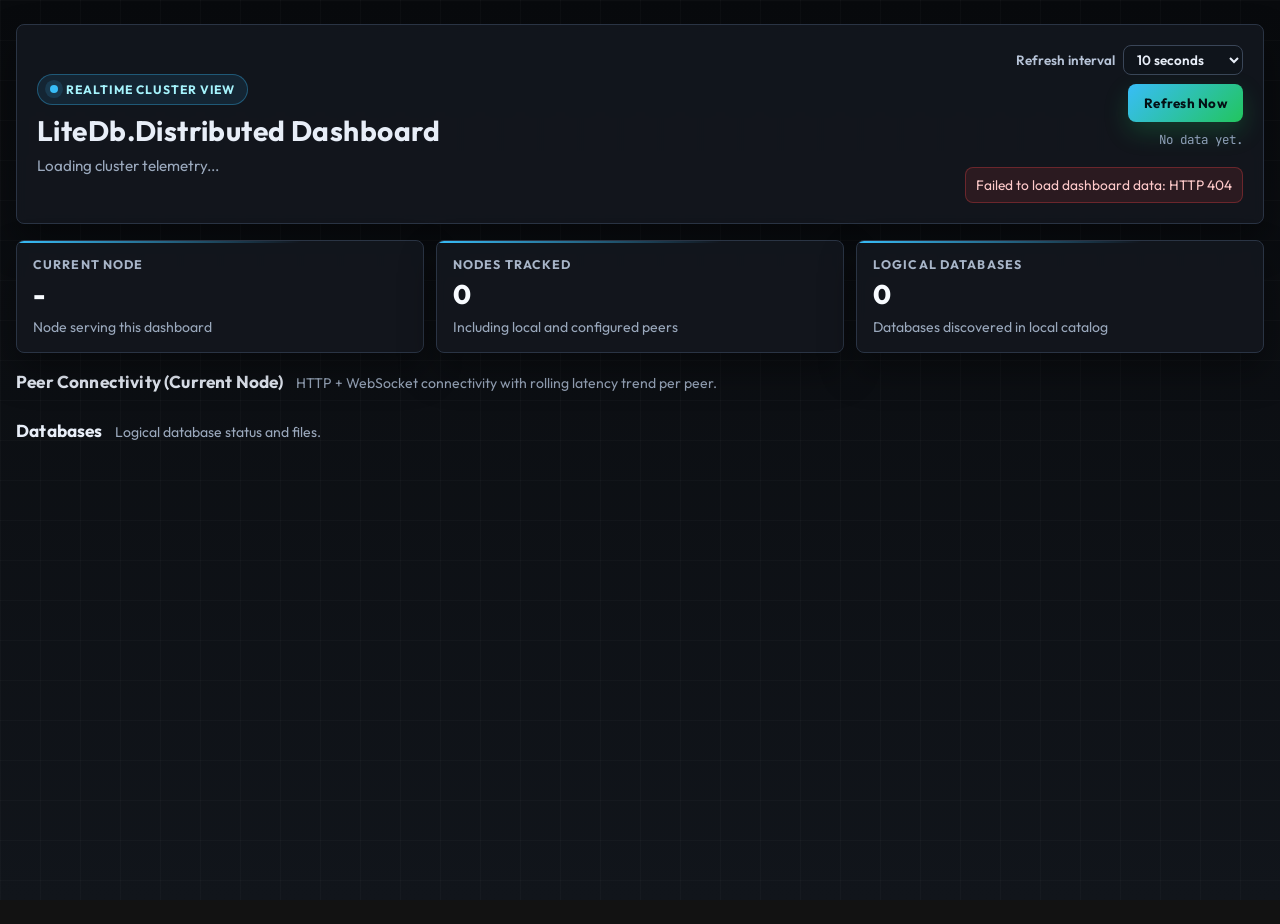
==== LiteDb.Distributed.Server/wwwroot/index.html @ 76b4877c "chore: node dashboard stats" ====
<!doctype html>
<html lang="en">
<head>
  <meta charset="utf-8" />
  <meta name="viewport" content="width=device-width, initial-scale=1" />
  <title>LiteDb.Distributed Dashboard</title>
  <link rel="preconnect" href="https://fonts.googleapis.com">
  <link rel="preconnect" href="https://fonts.gstatic.com" crossorigin>
  <link href="https://fonts.googleapis.com/css2?family=Outfit:wght@400;500;600;700;800&family=JetBrains+Mono:wght@500&display=swap" rel="stylesheet">
  <style>
    :root {
      color-scheme: dark;
      --bg-0: #080a0d;
      --bg-1: #11151b;
      --card: rgba(19, 23, 30, 0.9);
      --card-strong: rgba(24, 30, 39, 0.96);
      --ink: #e8eef8;
      --muted: #9aa8bc;
      --line: #2a3444;
      --line-strong: #3a4658;
      --brand: #38bdf8;
      --brand-strong: #22c55e;
      --good: #22c55e;
      --warn: #f59e0b;
      --bad: #ef4444;
      --info: #38bdf8;
      --spark-http: #22d3ee;
      --spark-ws: #c084fc;
      --shadow: 0 18px 36px rgba(0, 0, 0, 0.36);
      --radius: 8px;
    }

    * { box-sizing: border-box; }

    ::selection {
      background: rgba(56, 189, 248, 0.28);
      color: #f8fbff;
    }

    *:focus-visible {
      outline: 2px solid rgba(56, 189, 248, 0.72);
      outline-offset: 3px;
    }

    html {
      scrollbar-color: #3a4658 #080a0d;
    }

    body {
      margin: 0;
      min-height: 100vh;
      color: var(--ink);
      font-family: "Outfit", "Segoe UI", sans-serif;
      background:
        linear-gradient(180deg, var(--bg-0), var(--bg-1));
      background-attachment: fixed;
      overflow-y: scroll;
    }

    body::before {
      content: "";
      position: fixed;
      inset: 0;
      background-image:
        linear-gradient(rgba(255, 255, 255, 0.025) 1px, transparent 1px),
        linear-gradient(90deg, rgba(255, 255, 255, 0.025) 1px, transparent 1px);
      background-size: 40px 40px;
      pointer-events: none;
      z-index: -1;
    }

    .shell {
      width: min(1320px, 100% - 32px);
      margin: 24px auto 38px;
      display: grid;
      gap: 16px;
      animation: fadeIn 420ms ease-out;
    }

    .panel {
      background: var(--card);
      border: 1px solid var(--line);
      border-radius: var(--radius);
      box-shadow: var(--shadow);
      backdrop-filter: blur(6px);
      -webkit-backdrop-filter: blur(6px);
      padding: 16px;
      transition: transform 160ms ease, box-shadow 200ms ease, border-color 200ms ease, background 200ms ease;
    }

    .panel:hover {
      transform: translateY(-1px);
      box-shadow: 0 22px 42px rgba(0, 0, 0, 0.44);
      border-color: var(--line-strong);
      background: var(--card-strong);
    }

    .hero {
      display: grid;
      gap: 14px;
      grid-template-columns: 1fr auto;
      align-items: center;
      padding: 20px;
      overflow: hidden;
      position: relative;
    }

    .eyebrow {
      display: inline-flex;
      align-items: center;
      gap: 8px;
      margin: 0 0 8px;
      padding: 7px 12px;
      border-radius: 999px;
      border: 1px solid rgba(56, 189, 248, 0.35);
      background: rgba(56, 189, 248, 0.1);
      color: #a5f3fc;
      font-size: 0.76rem;
      font-weight: 700;
      letter-spacing: 0.08em;
      text-transform: uppercase;
    }

    .eyebrow::before {
      content: "";
      width: 8px;
      height: 8px;
      border-radius: 50%;
      background: var(--brand);
      box-shadow: 0 0 0 5px rgba(56, 189, 248, 0.14);
    }

    h1 {
      margin: 0;
      font-size: clamp(1.35rem, 2.2vw, 1.95rem);
      letter-spacing: 0.015em;
    }

    .subtext {
      margin: 8px 0 0;
      color: var(--muted);
      font-size: 0.95rem;
    }

    .hero-actions {
      text-align: right;
      display: grid;
      gap: 9px;
      justify-items: end;
    }

    .controls {
      display: grid;
      gap: 8px;
      justify-items: end;
    }

    .control {
      display: flex;
      align-items: center;
      gap: 8px;
      font-size: 0.84rem;
      color: #b7c4d8;
      font-weight: 600;
    }

    .select {
      border: 1px solid var(--line-strong);
      background: #0f141b;
      color: var(--ink);
      border-radius: 8px;
      padding: 5px 9px;
      font-family: "Outfit", "Segoe UI", sans-serif;
      font-size: 0.84rem;
      font-weight: 600;
      min-width: 120px;
    }

    .select:hover {
      border-color: rgba(56, 189, 248, 0.45);
    }

    .btn {
      appearance: none;
      border: none;
      border-radius: 8px;
      padding: 11px 16px;
      color: #041015;
      font-weight: 700;
      font-family: "Outfit", "Segoe UI", sans-serif;
      letter-spacing: 0.02em;
      background: linear-gradient(135deg, var(--brand), var(--brand-strong));
      box-shadow: 0 10px 24px rgba(34, 197, 94, 0.22);
      cursor: pointer;
      transition: transform 140ms ease, box-shadow 180ms ease, opacity 150ms ease;
    }

    .btn:hover {
      transform: translateY(-1px);
      box-shadow: 0 14px 30px rgba(56, 189, 248, 0.22);
    }

    .btn:disabled {
      opacity: 0.6;
      cursor: not-allowed;
      transform: none;
      box-shadow: 0 10px 22px rgba(0, 0, 0, 0.25);
    }

    .meta {
      margin: 0;
      font-family: "JetBrains Mono", "Consolas", monospace;
      color: #8ea0b8;
      font-size: 0.78rem;
    }

    .metrics {
      display: grid;
      grid-template-columns: repeat(3, minmax(0, 1fr));
      gap: 12px;
    }

    .metric {
      position: relative;
      overflow: hidden;
      min-height: 100px;
    }

    .metric::before {
      content: "";
      position: absolute;
      inset: 0 0 auto;
      height: 2px;
      background: linear-gradient(90deg, var(--brand), transparent 70%);
      pointer-events: none;
    }

    .metric-title {
      font-size: 0.78rem;
      text-transform: uppercase;
      letter-spacing: 0.09em;
      color: #a8b5c8;
      font-weight: 700;
      margin: 0 0 8px;
    }

    .metric-value {
      font-size: clamp(1.05rem, 2.1vw, 1.72rem);
      line-height: 1.1;
      margin: 0;
      font-weight: 800;
      color: #f8fbff;
      word-break: break-word;
    }

    .metric-hint {
      margin: 8px 0 0;
      color: var(--muted);
      font-size: 0.88rem;
    }

    .section {
      display: grid;
      gap: 10px;
    }

    .section-head {
      display: flex;
      align-items: baseline;
      gap: 12px;
      flex-wrap: wrap;
      margin-top: 2px;
    }

    .section-head h2 {
      margin: 0;
      font-size: 1.08rem;
      letter-spacing: 0.01em;
    }

    .section-head p {
      margin: 0;
      color: var(--muted);
      font-size: 0.88rem;
    }

    .grid {
      display: grid;
      gap: 12px;
      grid-template-columns: repeat(auto-fit, minmax(290px, 1fr));
    }

    .node-card.current-node {
      border-color: rgba(56, 189, 248, 0.55);
      box-shadow: 0 22px 42px rgba(56, 189, 248, 0.12);
    }

    .row {
      display: flex;
      flex-wrap: wrap;
      gap: 8px;
      margin-bottom: 10px;
      align-items: center;
    }

    .title {
      margin: 0;
      font-size: 1.04rem;
      font-weight: 700;
      letter-spacing: 0.01em;
      color: #f4f8ff;
    }

    .pill {
      display: inline-flex;
      align-items: center;
      gap: 8px;
      padding: 5px 10px;
      border-radius: 999px;
      font-size: 0.77rem;
      font-weight: 700;
      border: 1px solid transparent;
      white-space: nowrap;
    }

    .pill::before {
      content: "";
      width: 8px;
      height: 8px;
      border-radius: 50%;
      display: inline-block;
    }

    .pill.ok {
      color: #bbf7d0;
      background: rgba(34, 197, 94, 0.12);
      border-color: rgba(34, 197, 94, 0.34);
    }

    .pill.ok::before { background: var(--good); }

    .pill.warn {
      color: #fde68a;
      background: rgba(245, 158, 11, 0.13);
      border-color: rgba(245, 158, 11, 0.35);
    }

    .pill.warn::before { background: var(--warn); }

    .pill.bad {
      color: #fecaca;
      background: rgba(239, 68, 68, 0.13);
      border-color: rgba(239, 68, 68, 0.35);
    }

    .pill.bad::before { background: var(--bad); }

    .pill.info {
      color: #bae6fd;
      background: rgba(56, 189, 248, 0.12);
      border-color: rgba(56, 189, 248, 0.35);
    }

    .pill.info::before { background: var(--info); }

    .pill.neutral {
      color: #cbd5e1;
      background: rgba(148, 163, 184, 0.12);
      border-color: rgba(148, 163, 184, 0.28);
    }

    .pill.neutral::before { background: #94a3b8; }

    .kv {
      margin: 6px 0 0;
      color: #bcc8d8;
      font-size: 0.9rem;
      word-break: break-word;
    }

    .note {
      margin: 8px 0 0;
      color: var(--muted);
      font-size: 0.87rem;
      font-style: italic;
    }

    .error {
      margin-top: 10px;
      color: #fecaca;
      background: rgba(239, 68, 68, 0.12);
      border: 1px solid rgba(239, 68, 68, 0.32);
      border-radius: 8px;
      padding: 8px 10px;
      font-size: 0.86rem;
      white-space: pre-wrap;
      word-break: break-word;
    }

    .spark-wrap {
      margin-top: 10px;
      border: 1px solid var(--line);
      background: linear-gradient(180deg, rgba(12, 16, 22, 0.95), rgba(15, 20, 28, 0.95));
      border-radius: 8px;
      padding: 8px;
    }

    .spark-head {
      margin: 0 0 6px;
      font-size: 0.79rem;
      color: #a8b5c8;
      font-weight: 700;
      letter-spacing: 0.04em;
      text-transform: uppercase;
    }

    .spark-svg {
      width: 100%;
      height: 58px;
      display: block;
      overflow: visible;
      background: transparent;
    }

    .spark-grid {
      stroke: rgba(148, 163, 184, 0.22);
      stroke-width: 1;
    }

    .spark-http {
      fill: none;
      stroke: var(--spark-http);
      stroke-width: 2.2;
      stroke-linejoin: round;
      stroke-linecap: round;
    }

    .spark-ws {
      fill: none;
      stroke: var(--spark-ws);
      stroke-width: 2.2;
      stroke-linejoin: round;
      stroke-linecap: round;
    }

    .spark-point {
      opacity: 0;
      pointer-events: none;
      transition: opacity 130ms ease;
    }

    .spark-svg:hover .spark-point {
      opacity: 1;
    }

    .spark-point-http {
      fill: #081018;
      stroke: var(--spark-http);
      stroke-width: 2;
    }

    .spark-point-ws {
      fill: #081018;
      stroke: var(--spark-ws);
      stroke-width: 2;
    }

    .spark-hitpoint {
      fill: transparent;
      pointer-events: all;
      cursor: crosshair;
    }

    .spark-tooltip {
      position: fixed;
      z-index: 1200;
      max-width: 240px;
      padding: 8px 10px;
      border-radius: 10px;
      background: rgba(6, 10, 16, 0.96);
      border: 1px solid rgba(148, 163, 184, 0.35);
      color: #f8fbff;
      font-size: 0.8rem;
      line-height: 1.35;
      box-shadow: 0 14px 32px rgba(8, 24, 51, 0.35);
      pointer-events: none;
      white-space: normal;
    }

    .spark-legend {
      margin-top: 6px;
      display: flex;
      align-items: center;
      gap: 14px;
      color: #a8b5c8;
      font-size: 0.8rem;
      flex-wrap: wrap;
    }

    .legend {
      display: inline-flex;
      align-items: center;
      gap: 6px;
      font-weight: 600;
    }

    .legend::before {
      content: "";
      width: 10px;
      height: 3px;
      border-radius: 999px;
      display: inline-block;
    }

    .legend.http::before { background: var(--spark-http); }
    .legend.ws::before { background: var(--spark-ws); }

    .reveal {
      animation: rise 320ms ease;
      transform-origin: 50% 90%;
    }

    @keyframes fadeIn {
      from { opacity: 0; transform: translateY(4px); }
      to { opacity: 1; transform: translateY(0); }
    }

    @keyframes rise {
      from { opacity: 0; transform: translateY(8px) scale(0.995); }
      to { opacity: 1; transform: translateY(0) scale(1); }
    }

    @media (max-width: 1024px) {
      .metrics {
        grid-template-columns: repeat(2, minmax(0, 1fr));
      }
    }

    @media (max-width: 800px) {
      .hero {
        grid-template-columns: 1fr;
      }

      .hero-actions {
        justify-items: start;
        text-align: left;
      }

      .controls {
        justify-items: start;
      }

      .metrics {
        grid-template-columns: 1fr;
      }

      .shell {
        width: min(1320px, 100% - 20px);
        margin: 16px auto 30px;
      }

      .panel {
        padding: 14px;
      }
    }
  </style>
</head>
<body>
  <main class="shell">
    <header class="panel hero">
      <div>
        <p class="eyebrow">Realtime Cluster View</p>
        <h1>LiteDb.Distributed Dashboard</h1>
        <p class="subtext" id="summary">Loading cluster telemetry...</p>
      </div>
      <div class="hero-actions">
        <div class="controls">
          <label class="control" for="refreshIntervalSelect">
            Refresh interval
            <select id="refreshIntervalSelect" class="select">
              <option value="2000">2 seconds</option>
              <option value="5000">5 seconds</option>
              <option value="10000" selected>10 seconds</option>
              <option value="30000">30 seconds</option>
            </select>
          </label>
        </div>
        <button id="refreshBtn" class="btn" type="button">Refresh Now</button>
        <p id="metaLine" class="meta">No data yet.</p>
        <div class="error" id="errorLine" hidden></div>
      </div>
    </header>

    <section class="metrics">
      <article class="panel metric reveal">
        <p class="metric-title">Current Node</p>
        <p class="metric-value" id="kpiCurrentNode">-</p>
        <p class="metric-hint">Node serving this dashboard</p>
      </article>
      <article class="panel metric reveal">
        <p class="metric-title">Nodes Tracked</p>
        <p class="metric-value" id="kpiNodeCount">0</p>
        <p class="metric-hint">Including local and configured peers</p>
      </article>
      <article class="panel metric reveal">
        <p class="metric-title">Logical Databases</p>
        <p class="metric-value" id="kpiDbCount">0</p>
        <p class="metric-hint">Databases discovered in local catalog</p>
      </article>
    </section>

    <section class="section">
      <div class="section-head">
        <h2>Peer Connectivity (Current Node)</h2>
        <p>HTTP + WebSocket connectivity with rolling latency trend per peer.</p>
      </div>
      <div id="peerConnectivityGrid" class="grid"></div>
    </section>

    <section class="section">
      <div class="section-head">
        <h2>Databases</h2>
        <p>Logical database status and files.</p>
      </div>
      <div id="databasesGrid" class="grid"></div>
    </section>
  </main>
  <div id="sparkTooltip" class="spark-tooltip" hidden></div>

  <script>
    const peerConnectivityGrid = document.getElementById("peerConnectivityGrid");
    const databasesGrid = document.getElementById("databasesGrid");
    const summary = document.getElementById("summary");
    const metaLine = document.getElementById("metaLine");
    const errorLine = document.getElementById("errorLine");
    const refreshBtn = document.getElementById("refreshBtn");
    const refreshIntervalSelect = document.getElementById("refreshIntervalSelect");
    const sparkTooltip = document.getElementById("sparkTooltip");
    const kpiCurrentNode = document.getElementById("kpiCurrentNode");
    const kpiNodeCount = document.getElementById("kpiNodeCount");
    const kpiDbCount = document.getElementById("kpiDbCount");

    let refreshTimer = null;

    async function refreshDashboard() {
      refreshBtn.disabled = true;
      errorLine.hidden = true;
      errorLine.textContent = "";

      try {
        const response = await fetch("/dashboard/api/overview", { cache: "no-store" });
        if (!response.ok) {
          throw new Error(`HTTP ${response.status}`);
        }

        const data = await response.json();
        renderDashboard(data);
      } catch (error) {
        errorLine.hidden = false;
        errorLine.textContent = `Failed to load dashboard data: ${error.message}`;
      } finally {
        refreshBtn.disabled = false;
      }
    }

    function renderDashboard(data) {
      const nodes = data.Nodes || [];
      const databases = data.Databases || [];
      const peerConnections = data.PeerConnections || [];
      const timestamp = toUtcText(data.TimestampUtc);
      const intervalMs = readRefreshIntervalMs();
      summary.textContent = `${nodes.length} nodes, ${databases.length} logical databases, refresh ${intervalMs}ms`;
      metaLine.textContent = `Refreshed: ${timestamp}`;

      kpiCurrentNode.textContent = data.NodeId || "-";
      kpiNodeCount.textContent = String(nodes.length);
      kpiDbCount.textContent = String(databases.length);

      renderPeerConnections(peerConnections);
      renderDatabases(databases);
    }

    function renderPeerConnections(peers) {
      hideSparkTooltip();
      peerConnectivityGrid.innerHTML = "";

      if (!peers || peers.length === 0) {
        peerConnectivityGrid.innerHTML = `<article class="panel reveal"><p class="note">No peer connectivity data yet.</p></article>`;
        return;
      }

      for (const peer of peers) {
        const overallStatus = peer.OverallStatus || "Unknown";
        const checked = toUtcText(peer.LastCheckedUtc);
        const activeStatus = peer.IsPeerActive ? "Active Peer" : "Inactive Peer";
        const error = peer.Error ? `<div class="error">${escapeHtml(peer.Error)}</div>` : "";
        const httpLatency = formatLatency(peer.HttpProbeDurationMs);
        const wsLatency = formatLatency(peer.WebSocketProbeDurationMs);
        const sparkline = renderLatencySparkline(peer.LatencyHistory || []);

        peerConnectivityGrid.insertAdjacentHTML("beforeend", `
          <article class="panel reveal">
            <div class="row">
              <span class="pill ${statusClass(overallStatus)}">${escapeHtml(overallStatus)}</span>
              <span class="pill ${peer.IsPeerActive ? "ok" : "warn"}">${escapeHtml(activeStatus)}</span>
            </div>
            <h3 class="title">${escapeHtml(peer.PeerNodeId)}</h3>
            <p class="kv">Base URL: ${escapeHtml(peer.BaseUrl || "(not set)")}</p>
            <p class="kv">HTTP: <span class="pill ${statusClass(peer.HttpStatus || "Unknown")}">${escapeHtml(peer.HttpStatus || "Unknown")}</span> (${httpLatency})</p>
            <p class="kv">WebSocket: <span class="pill ${statusClass(peer.WebSocketStatus || "Unknown")}">${escapeHtml(peer.WebSocketStatus || "Unknown")}</span> (${wsLatency})</p>
            <p class="kv">Last checked: ${escapeHtml(checked)}</p>
            ${sparkline}
            ${error}
          </article>`);
      }
    }

    function renderDatabases(databases) {
      databasesGrid.innerHTML = "";

      if (databases.length === 0) {
        databasesGrid.innerHTML = `<article class="panel reveal"><p class="note">No logical databases registered yet.</p></article>`;
        return;
      }

      for (const db of databases) {
        const status = db.Status || "Unknown";
        const error = db.Error ? `<div class="error">${escapeHtml(db.Error)}</div>` : "";
        const replicationPeers = Array.isArray(db.ReplicationPeers) ? db.ReplicationPeers : [];
        const peerLag = replicationPeers.length === 0
          ? `<p class="note">No replication peers registered.</p>`
          : replicationPeers.map(peer => `
              <p class="kv">${escapeHtml(peer.PeerNodeId)}:
                ${escapeHtml(peer.CatchUpStatus || "Unknown")},
                pending ~${escapeHtml(peer.EstimatedPendingPushOperations ?? 0)},
                pushed ${escapeHtml(peer.LastPushedLocalLogSequence ?? 0)},
                pulled ${escapeHtml(peer.LastPulledPeerLogSequence ?? 0)}
              </p>`).join("");

        databasesGrid.insertAdjacentHTML("beforeend", `
          <article class="panel reveal">
            <div class="row">
              <span class="pill ${statusClass(status)}">${escapeHtml(status)}</span>
              <span class="pill info">${escapeHtml(db.Name)}</span>
            </div>
            <p class="kv">Peers registered: ${escapeHtml(db.PeerCount)}</p>
            <p class="kv">Log range: ${escapeHtml(db.OldestAvailableLogSequence ?? 0)} - ${escapeHtml(db.LocalMaxLogSequence ?? 0)}</p>
            <p class="kv">Estimated pending push operations: ${escapeHtml(db.TotalEstimatedPendingPushOperations ?? 0)}</p>
            <p class="kv">Database file: ${formatFile(db.DatabaseFile)}</p>
            ${peerLag}
            ${error}
          </article>`);
      }
    }

    function renderLatencySparkline(history) {
      const samples = Array.isArray(history) ? history : [];
      const width = 240;
      const height = 58;
      const httpSeries = buildSparklineSeries(samples.map(x => x.HttpDurationMs), width, height);
      const wsSeries = buildSparklineSeries(samples.map(x => x.WebSocketDurationMs), width, height);

      if (!httpSeries && !wsSeries) {
        return `<p class="note">Latency trend will appear after a few server-side probes.</p>`;
      }

      const sampleCount = Math.max(httpSeries?.count ?? 0, wsSeries?.count ?? 0);
      const markers = [
        ...(httpSeries ? buildSparkMarkers(httpSeries, "http") : []),
        ...(wsSeries ? buildSparkMarkers(wsSeries, "ws") : [])
      ].join("");

      return `
        <div class="spark-wrap">
          <p class="spark-head">Latency Trend (${sampleCount} server samples)</p>
          <svg class="spark-svg" viewBox="0 0 ${width} ${height}" role="img" aria-label="Latency trend for HTTP and WebSocket probes">
            <line class="spark-grid" x1="0" y1="${Math.round(height * 0.2)}" x2="${width}" y2="${Math.round(height * 0.2)}"></line>
            <line class="spark-grid" x1="0" y1="${Math.round(height * 0.5)}" x2="${width}" y2="${Math.round(height * 0.5)}"></line>
            <line class="spark-grid" x1="0" y1="${Math.round(height * 0.8)}" x2="${width}" y2="${Math.round(height * 0.8)}"></line>
            ${httpSeries ? `<polyline class="spark-http" points="${httpSeries.points}"></polyline>` : ""}
            ${wsSeries ? `<polyline class="spark-ws" points="${wsSeries.points}"></polyline>` : ""}
            ${markers}
          </svg>
          <div class="spark-legend">
            <span class="legend http">HTTP</span>
            <span class="legend ws">WebSocket</span>
          </div>
        </div>`;
    }

    function buildSparklineSeries(samples, width, height) {
      const values = normalizeSeries(samples);
      if (values.length < 2) {
        return null;
      }

      const max = Math.max(...values);
      if (!Number.isFinite(max) || max <= 0) {
        return null;
      }

      const topPad = 4;
      const bottomPad = 4;
      const usableHeight = height - topPad - bottomPad;
      const step = values.length <= 1 ? width : width / (values.length - 1);
      const points = [];
      const markers = [];

      for (let i = 0; i < values.length; i++) {
        const v = values[i];
        const x = step * i;
        const y = topPad + (1 - (v / max)) * usableHeight;
        points.push(`${round2(x)},${round2(y)}`);
        markers.push({ x: round2(x), y: round2(y), value: v, index: i + 1 });
      }

      return {
        points: points.join(" "),
        markers,
        count: values.length
      };
    }

    function buildSparkMarkers(series, kind) {
      const label = kind === "http" ? "HTTP" : "WebSocket";
      const pointClass = kind === "http" ? "spark-point spark-point-http" : "spark-point spark-point-ws";

      return series.markers.map(marker => `
        <circle class="spark-hitpoint" cx="${marker.x}" cy="${marker.y}" r="8" data-tooltip="${escapeHtml(`${label}: ${round2(marker.value)} ms`)}"></circle>
        <circle class="${pointClass}" cx="${marker.x}" cy="${marker.y}" r="2.8"></circle>`);
    }

    function handleSparkTooltipPointerMove(event) {
      const hitPoint = event.target.closest(".spark-hitpoint");
      if (!hitPoint || !peerConnectivityGrid.contains(hitPoint)) {
        hideSparkTooltip();
        return;
      }

      const tooltipText = hitPoint.getAttribute("data-tooltip");
      if (!tooltipText) {
        hideSparkTooltip();
        return;
      }

      showSparkTooltip(tooltipText, event.clientX, event.clientY);
    }

    function showSparkTooltip(text, clientX, clientY) {
      sparkTooltip.textContent = text;
      sparkTooltip.hidden = false;
      positionSparkTooltip(clientX, clientY);
    }

    function positionSparkTooltip(clientX, clientY) {
      const offset = 14;
      const margin = 8;
      const rect = sparkTooltip.getBoundingClientRect();

      let left = clientX + offset;
      let top = clientY + offset;

      if (left + rect.width > window.innerWidth - margin) {
        left = clientX - rect.width - offset;
      }

      if (top + rect.height > window.innerHeight - margin) {
        top = clientY - rect.height - offset;
      }

      if (left < margin) {
        left = margin;
      }

      if (top < margin) {
        top = margin;
      }

      sparkTooltip.style.left = `${left}px`;
      sparkTooltip.style.top = `${top}px`;
    }

    function hideSparkTooltip() {
      sparkTooltip.hidden = true;
      sparkTooltip.textContent = "";
    }

    function normalizeSeries(samples) {
      const values = [];
      let previous = null;

      for (const raw of samples) {
        if (Number.isFinite(raw)) {
          previous = raw;
          values.push(raw);
          continue;
        }

        if (previous === null) {
          continue;
        }

        values.push(previous);
      }

      return values;
    }

    function readRefreshIntervalMs() {
      const parsed = Number.parseInt(refreshIntervalSelect.value, 10);
      return Number.isFinite(parsed) && parsed > 0 ? parsed : 10000;
    }

    function scheduleAutoRefresh(intervalMs) {
      if (refreshTimer !== null) {
        window.clearInterval(refreshTimer);
      }

      refreshTimer = window.setInterval(refreshDashboard, intervalMs);
    }

    function formatFile(file) {
      if (!file || !file.Exists) {
        return "missing";
      }

      const kb = Math.max(1, Math.round((file.SizeBytes || 0) / 1024));
      const time = file.LastWriteUtc ? toUtcText(file.LastWriteUtc) : "n/a";
      return `${kb} KB | ${escapeHtml(time)}`;
    }

    function formatLatency(value) {
      const normalized = normalizeLatency(value);
      if (!Number.isFinite(normalized)) {
        return "n/a";
      }

      return `${round2(normalized)} ms`;
    }

    function normalizeLatency(value) {
      const number = Number(value);
      return Number.isFinite(number) && number >= 0 ? number : null;
    }

    function toUtcText(value) {
      const d = value ? new Date(value) : null;
      if (!d || Number.isNaN(d.getTime())) {
        return "n/a";
      }

      return d.toISOString().replace("T", " ").replace(".000Z", " UTC").replace("Z", " UTC");
    }

    function round2(value) {
      return Math.round(value * 100) / 100;
    }

    function escapeHtml(value) {
      return String(value ?? "")
        .replaceAll("&", "&amp;")
        .replaceAll("<", "&lt;")
        .replaceAll(">", "&gt;")
        .replaceAll("\"", "&quot;")
        .replaceAll("'", "&#39;");
    }

    function statusClass(status) {
      const normalized = String(status || "").toLowerCase();
      if (normalized === "online" || normalized === "connected" || normalized === "healthy" || normalized === "okay" || normalized === "active peer" || normalized === "local") {
        return "ok";
      }

      if (normalized === "degraded" || normalized === "warning" || normalized === "inactive peer" || normalized === "skipped" || normalized === "timeout") {
        return "warn";
      }

      if (normalized === "peer" || normalized === "unknown" || normalized === "missing") {
        return "neutral";
      }

      return "bad";
    }

    refreshBtn.addEventListener("click", refreshDashboard);
    refreshIntervalSelect.addEventListener("change", () => {
      scheduleAutoRefresh(readRefreshIntervalMs());
    });
    peerConnectivityGrid.addEventListener("pointermove", handleSparkTooltipPointerMove);
    peerConnectivityGrid.addEventListener("pointerleave", hideSparkTooltip);
    document.addEventListener("scroll", hideSparkTooltip, true);

    scheduleAutoRefresh(readRefreshIntervalMs());
    refreshDashboard();
  </script>
</body>
</html>
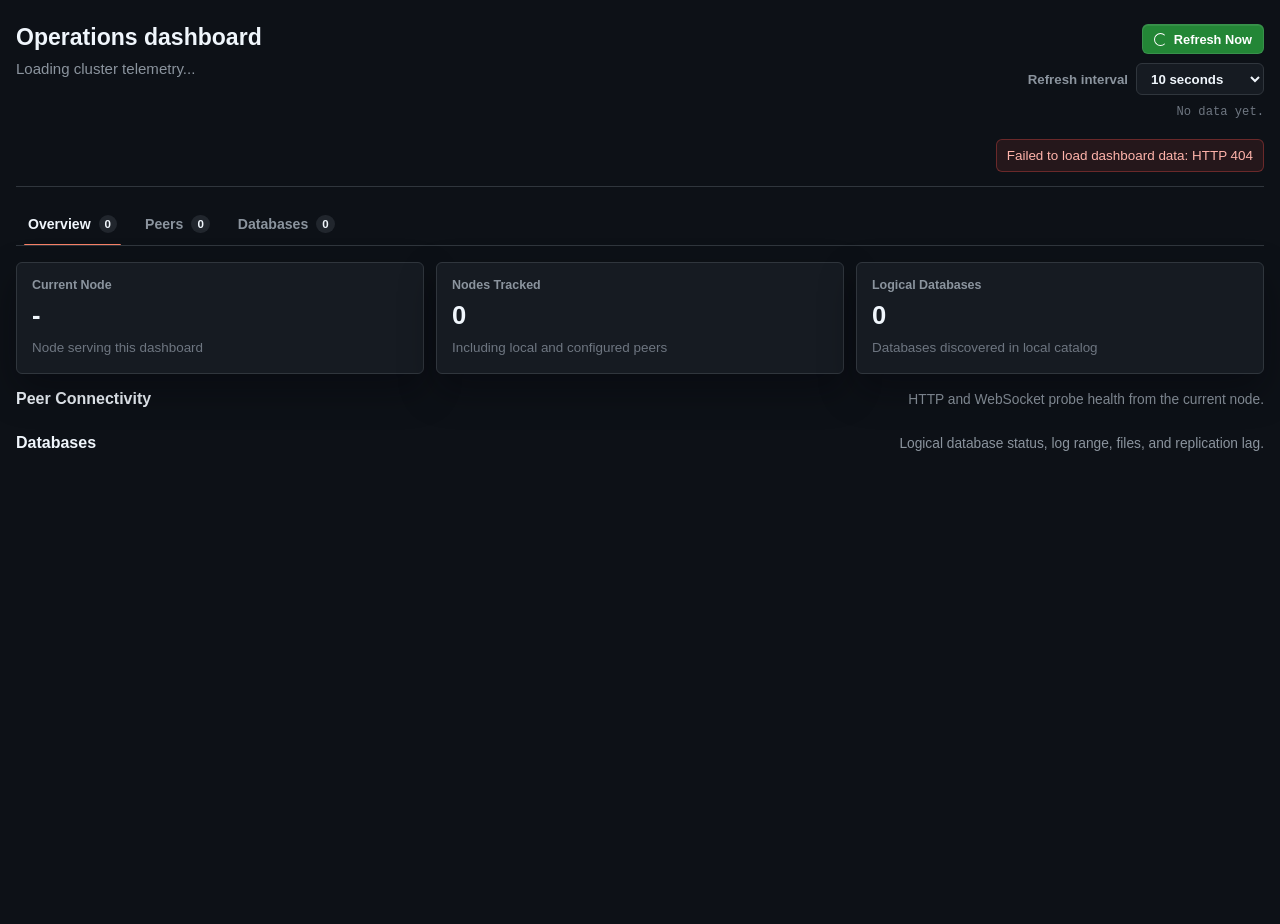
==== commit c81ae820: "dashboard design change" ====
--- a/LiteDb.Distributed.Server/wwwroot/index.html
+++ b/LiteDb.Distributed.Server/wwwroot/index.html
@@ -4,214 +4,228 @@
   <meta charset="utf-8" />
   <meta name="viewport" content="width=device-width, initial-scale=1" />
   <title>LiteDb.Distributed Dashboard</title>
-  <link rel="preconnect" href="https://fonts.googleapis.com">
-  <link rel="preconnect" href="https://fonts.gstatic.com" crossorigin>
-  <link href="https://fonts.googleapis.com/css2?family=Outfit:wght@400;500;600;700;800&family=JetBrains+Mono:wght@500&display=swap" rel="stylesheet">
   <style>
     :root {
       color-scheme: dark;
-      --bg-0: #080a0d;
-      --bg-1: #11151b;
-      --card: rgba(19, 23, 30, 0.9);
-      --card-strong: rgba(24, 30, 39, 0.96);
-      --ink: #e8eef8;
-      --muted: #9aa8bc;
-      --line: #2a3444;
-      --line-strong: #3a4658;
-      --brand: #38bdf8;
-      --brand-strong: #22c55e;
-      --good: #22c55e;
-      --warn: #f59e0b;
-      --bad: #ef4444;
-      --info: #38bdf8;
-      --spark-http: #22d3ee;
-      --spark-ws: #c084fc;
-      --shadow: 0 18px 36px rgba(0, 0, 0, 0.36);
-      --radius: 8px;
+      --canvas: #0d1117;
+      --canvas-subtle: #010409;
+      --surface: #161b22;
+      --surface-muted: #21262d;
+      --surface-raised: #1c2128;
+      --border: #30363d;
+      --border-muted: #21262d;
+      --border-accent: #388bfd;
+      --fg: #f0f6fc;
+      --fg-muted: #8b949e;
+      --fg-subtle: #6e7681;
+      --accent: #58a6ff;
+      --accent-emphasis: #1f6feb;
+      --success: #3fb950;
+      --success-emphasis: #238636;
+      --attention: #d29922;
+      --danger: #f85149;
+      --neutral: #8b949e;
+      --http: #2f81f7;
+      --ws: #a371f7;
+      --shadow: 0 16px 36px rgba(1, 4, 9, 0.34);
+      --radius: 6px;
     }
 
     * { box-sizing: border-box; }
 
     ::selection {
-      background: rgba(56, 189, 248, 0.28);
-      color: #f8fbff;
+      background: rgba(56, 139, 253, 0.32);
+      color: var(--fg);
     }
 
     *:focus-visible {
-      outline: 2px solid rgba(56, 189, 248, 0.72);
-      outline-offset: 3px;
+      outline: 2px solid var(--accent);
+      outline-offset: 2px;
     }
 
     html {
-      scrollbar-color: #3a4658 #080a0d;
+      scrollbar-color: #30363d #0d1117;
     }
 
     body {
       margin: 0;
       min-height: 100vh;
-      color: var(--ink);
-      font-family: "Outfit", "Segoe UI", sans-serif;
-      background:
-        linear-gradient(180deg, var(--bg-0), var(--bg-1));
-      background-attachment: fixed;
+      color: var(--fg);
+      font-family: -apple-system, BlinkMacSystemFont, "Segoe UI", Helvetica, Arial, sans-serif;
+      background: var(--canvas);
       overflow-y: scroll;
     }
 
-    body::before {
-      content: "";
-      position: fixed;
-      inset: 0;
-      background-image:
-        linear-gradient(rgba(255, 255, 255, 0.025) 1px, transparent 1px),
-        linear-gradient(90deg, rgba(255, 255, 255, 0.025) 1px, transparent 1px);
-      background-size: 40px 40px;
-      pointer-events: none;
-      z-index: -1;
-    }
-
     .shell {
-      width: min(1320px, 100% - 32px);
-      margin: 24px auto 38px;
+      width: min(1380px, 100% - 32px);
+      margin: 24px auto 34px;
       display: grid;
       gap: 16px;
-      animation: fadeIn 420ms ease-out;
-    }
-
-    .panel {
-      background: var(--card);
-      border: 1px solid var(--line);
-      border-radius: var(--radius);
-      box-shadow: var(--shadow);
-      backdrop-filter: blur(6px);
-      -webkit-backdrop-filter: blur(6px);
-      padding: 16px;
-      transition: transform 160ms ease, box-shadow 200ms ease, border-color 200ms ease, background 200ms ease;
-    }
-
-    .panel:hover {
-      transform: translateY(-1px);
-      box-shadow: 0 22px 42px rgba(0, 0, 0, 0.44);
-      border-color: var(--line-strong);
-      background: var(--card-strong);
+      animation: fadeIn 240ms ease-out;
     }
 
     .hero {
       display: grid;
-      gap: 14px;
       grid-template-columns: 1fr auto;
-      align-items: center;
-      padding: 20px;
-      overflow: hidden;
-      position: relative;
-    }
-
-    .eyebrow {
-      display: inline-flex;
-      align-items: center;
-      gap: 8px;
-      margin: 0 0 8px;
-      padding: 7px 12px;
-      border-radius: 999px;
-      border: 1px solid rgba(56, 189, 248, 0.35);
-      background: rgba(56, 189, 248, 0.1);
-      color: #a5f3fc;
-      font-size: 0.76rem;
-      font-weight: 700;
-      letter-spacing: 0.08em;
-      text-transform: uppercase;
-    }
-
-    .eyebrow::before {
-      content: "";
-      width: 8px;
-      height: 8px;
-      border-radius: 50%;
-      background: var(--brand);
-      box-shadow: 0 0 0 5px rgba(56, 189, 248, 0.14);
+      gap: 18px;
+      align-items: stretch;
+      padding-bottom: 14px;
+      border-bottom: 1px solid var(--border);
+    }
+
+    .hero-copy {
+      min-width: 0;
     }
 
     h1 {
       margin: 0;
-      font-size: clamp(1.35rem, 2.2vw, 1.95rem);
-      letter-spacing: 0.015em;
+      color: var(--fg);
+      font-size: clamp(1.32rem, 1.8vw, 1.72rem);
+      font-weight: 600;
+      letter-spacing: 0;
     }
 
     .subtext {
-      margin: 8px 0 0;
-      color: var(--muted);
-      font-size: 0.95rem;
+      margin: 9px 0 0;
+      color: var(--fg-muted);
+      font-size: 0.94rem;
     }
 
     .hero-actions {
-      text-align: right;
       display: grid;
-      gap: 9px;
+      align-content: start;
       justify-items: end;
+      gap: 10px;
+      min-width: 245px;
     }
 
     .controls {
       display: grid;
-      gap: 8px;
       justify-items: end;
+      gap: 9px;
     }
 
     .control {
       display: flex;
       align-items: center;
       gap: 8px;
-      font-size: 0.84rem;
-      color: #b7c4d8;
+      color: var(--fg-muted);
+      font-size: 0.83rem;
       font-weight: 600;
     }
 
     .select {
-      border: 1px solid var(--line-strong);
-      background: #0f141b;
-      color: var(--ink);
-      border-radius: 8px;
-      padding: 5px 9px;
-      font-family: "Outfit", "Segoe UI", sans-serif;
-      font-size: 0.84rem;
-      font-weight: 600;
-      min-width: 120px;
+      min-width: 128px;
+      min-height: 32px;
+      color: var(--fg);
+      font: inherit;
+      font-size: 0.83rem;
+      font-weight: 600;
+      border: 1px solid var(--border);
+      border-radius: var(--radius);
+      background: var(--surface);
+      padding: 5px 10px;
     }
 
     .select:hover {
-      border-color: rgba(56, 189, 248, 0.45);
+      border-color: #8b949e;
+      background: var(--surface-muted);
     }
 
     .btn {
       appearance: none;
-      border: none;
-      border-radius: 8px;
-      padding: 11px 16px;
-      color: #041015;
-      font-weight: 700;
-      font-family: "Outfit", "Segoe UI", sans-serif;
-      letter-spacing: 0.02em;
-      background: linear-gradient(135deg, var(--brand), var(--brand-strong));
-      box-shadow: 0 10px 24px rgba(34, 197, 94, 0.22);
+      min-height: 30px;
+      display: inline-flex;
+      align-items: center;
+      justify-content: center;
+      gap: 7px;
+      color: #ffffff;
+      background: var(--success-emphasis);
+      border: 1px solid rgba(240, 246, 252, 0.1);
+      border-radius: var(--radius);
+      padding: 4px 11px;
+      font: inherit;
+      font-size: 0.8rem;
+      font-weight: 600;
       cursor: pointer;
-      transition: transform 140ms ease, box-shadow 180ms ease, opacity 150ms ease;
+      box-shadow: inset 0 1px 0 rgba(255, 255, 255, 0.08);
+      transition: background 120ms ease, border-color 120ms ease, transform 120ms ease;
+    }
+
+    .btn::before {
+      content: "";
+      width: 11px;
+      height: 11px;
+      border: 1.8px solid currentColor;
+      border-right-color: transparent;
+      border-radius: 50%;
     }
 
     .btn:hover {
+      background: #2ea043;
+      border-color: rgba(240, 246, 252, 0.18);
       transform: translateY(-1px);
-      box-shadow: 0 14px 30px rgba(56, 189, 248, 0.22);
     }
 
     .btn:disabled {
-      opacity: 0.6;
+      opacity: 0.62;
       cursor: not-allowed;
       transform: none;
-      box-shadow: 0 10px 22px rgba(0, 0, 0, 0.25);
     }
 
     .meta {
       margin: 0;
-      font-family: "JetBrains Mono", "Consolas", monospace;
-      color: #8ea0b8;
-      font-size: 0.78rem;
+      color: var(--fg-subtle);
+      font-family: ui-monospace, SFMono-Regular, SFMono, Consolas, "Liberation Mono", Menlo, monospace;
+      font-size: 0.76rem;
+    }
+
+    .tabs {
+      display: flex;
+      align-items: flex-end;
+      gap: 4px;
+      overflow: hidden;
+      border-bottom: 1px solid var(--border);
+    }
+
+    .tab {
+      position: relative;
+      display: inline-flex;
+      align-items: center;
+      gap: 8px;
+      min-height: 42px;
+      color: var(--fg-muted);
+      padding: 0 12px;
+      font-size: 0.88rem;
+      font-weight: 600;
+      white-space: nowrap;
+    }
+
+    .tab.active {
+      color: var(--fg);
+    }
+
+    .tab.active::after {
+      content: "";
+      position: absolute;
+      right: 8px;
+      bottom: -1px;
+      left: 8px;
+      height: 2px;
+      border-radius: 999px;
+      background: #f78166;
+    }
+
+    .tab-count {
+      min-width: 18px;
+      height: 18px;
+      display: inline-grid;
+      place-items: center;
+      color: var(--fg);
+      border-radius: 999px;
+      background: var(--surface-muted);
+      padding: 0 6px;
+      font-size: 0.72rem;
     }
 
     .metrics {
@@ -220,43 +234,41 @@
       gap: 12px;
     }
 
+    .panel {
+      background: var(--surface);
+      border: 1px solid var(--border);
+      border-radius: var(--radius);
+      box-shadow: var(--shadow);
+    }
+
     .metric {
       position: relative;
+      min-height: 112px;
+      padding: 15px;
       overflow: hidden;
-      min-height: 100px;
-    }
-
-    .metric::before {
-      content: "";
-      position: absolute;
-      inset: 0 0 auto;
-      height: 2px;
-      background: linear-gradient(90deg, var(--brand), transparent 70%);
-      pointer-events: none;
     }
 
     .metric-title {
+      margin: 0 0 9px;
+      color: var(--fg-muted);
       font-size: 0.78rem;
-      text-transform: uppercase;
-      letter-spacing: 0.09em;
-      color: #a8b5c8;
-      font-weight: 700;
-      margin: 0 0 8px;
+      font-weight: 600;
     }
 
     .metric-value {
-      font-size: clamp(1.05rem, 2.1vw, 1.72rem);
-      line-height: 1.1;
       margin: 0;
-      font-weight: 800;
-      color: #f8fbff;
+      color: var(--fg);
+      font-size: clamp(1.22rem, 2vw, 1.72rem);
+      font-weight: 600;
+      line-height: 1.12;
       word-break: break-word;
     }
 
     .metric-hint {
-      margin: 8px 0 0;
-      color: var(--muted);
-      font-size: 0.88rem;
+      margin: 9px 0 0;
+      color: var(--fg-subtle);
+      font-size: 0.84rem;
+      line-height: 1.4;
     }
 
     .section {
@@ -267,169 +279,194 @@
     .section-head {
       display: flex;
       align-items: baseline;
+      justify-content: space-between;
       gap: 12px;
       flex-wrap: wrap;
-      margin-top: 2px;
     }
 
     .section-head h2 {
       margin: 0;
-      font-size: 1.08rem;
-      letter-spacing: 0.01em;
+      color: var(--fg);
+      font-size: 1rem;
+      font-weight: 600;
     }
 
     .section-head p {
       margin: 0;
-      color: var(--muted);
-      font-size: 0.88rem;
+      color: var(--fg-muted);
+      font-size: 0.86rem;
     }
 
     .grid {
       display: grid;
+      grid-template-columns: repeat(auto-fit, minmax(300px, 1fr));
       gap: 12px;
-      grid-template-columns: repeat(auto-fit, minmax(290px, 1fr));
-    }
-
-    .node-card.current-node {
-      border-color: rgba(56, 189, 248, 0.55);
-      box-shadow: 0 22px 42px rgba(56, 189, 248, 0.12);
+    }
+
+    .card {
+      padding: 14px;
+      transition: border-color 140ms ease, background 140ms ease;
+    }
+
+    .card:hover {
+      background: var(--surface-raised);
+      border-color: #8b949e;
     }
 
     .row {
       display: flex;
       flex-wrap: wrap;
-      gap: 8px;
-      margin-bottom: 10px;
       align-items: center;
+      gap: 7px;
+      margin-bottom: 11px;
     }
 
     .title {
-      margin: 0;
-      font-size: 1.04rem;
-      font-weight: 700;
-      letter-spacing: 0.01em;
-      color: #f4f8ff;
+      margin: 0 0 10px;
+      color: var(--accent);
+      font-size: 1rem;
+      font-weight: 600;
+      letter-spacing: 0;
+      word-break: break-word;
     }
 
     .pill {
       display: inline-flex;
       align-items: center;
-      gap: 8px;
-      padding: 5px 10px;
+      gap: 6px;
+      min-height: 22px;
+      max-width: 100%;
+      padding: 2px 7px;
+      border: 1px solid transparent;
       border-radius: 999px;
-      font-size: 0.77rem;
-      font-weight: 700;
-      border: 1px solid transparent;
+      font-size: 0.74rem;
+      font-weight: 600;
+      line-height: 1.2;
       white-space: nowrap;
     }
 
     .pill::before {
       content: "";
-      width: 8px;
-      height: 8px;
+      width: 7px;
+      height: 7px;
+      flex: 0 0 auto;
       border-radius: 50%;
-      display: inline-block;
+      background: currentColor;
     }
 
     .pill.ok {
-      color: #bbf7d0;
-      background: rgba(34, 197, 94, 0.12);
-      border-color: rgba(34, 197, 94, 0.34);
-    }
-
-    .pill.ok::before { background: var(--good); }
+      color: #56d364;
+      background: rgba(35, 134, 54, 0.15);
+      border-color: rgba(63, 185, 80, 0.32);
+    }
 
     .pill.warn {
-      color: #fde68a;
-      background: rgba(245, 158, 11, 0.13);
-      border-color: rgba(245, 158, 11, 0.35);
-    }
-
-    .pill.warn::before { background: var(--warn); }
+      color: #e3b341;
+      background: rgba(187, 128, 9, 0.14);
+      border-color: rgba(210, 153, 34, 0.32);
+    }
 
     .pill.bad {
-      color: #fecaca;
-      background: rgba(239, 68, 68, 0.13);
-      border-color: rgba(239, 68, 68, 0.35);
-    }
-
-    .pill.bad::before { background: var(--bad); }
+      color: #ff7b72;
+      background: rgba(248, 81, 73, 0.12);
+      border-color: rgba(248, 81, 73, 0.35);
+    }
 
     .pill.info {
-      color: #bae6fd;
-      background: rgba(56, 189, 248, 0.12);
-      border-color: rgba(56, 189, 248, 0.35);
-    }
-
-    .pill.info::before { background: var(--info); }
+      color: #79c0ff;
+      background: rgba(56, 139, 253, 0.13);
+      border-color: rgba(88, 166, 255, 0.34);
+    }
 
     .pill.neutral {
-      color: #cbd5e1;
-      background: rgba(148, 163, 184, 0.12);
-      border-color: rgba(148, 163, 184, 0.28);
-    }
-
-    .pill.neutral::before { background: #94a3b8; }
+      color: #c9d1d9;
+      background: rgba(110, 118, 129, 0.16);
+      border-color: rgba(139, 148, 158, 0.32);
+    }
 
     .kv {
-      margin: 6px 0 0;
-      color: #bcc8d8;
-      font-size: 0.9rem;
+      display: grid;
+      grid-template-columns: minmax(104px, max-content) minmax(0, 1fr);
+      gap: 8px;
+      margin: 7px 0 0;
+      color: var(--fg-muted);
+      font-size: 0.88rem;
+      line-height: 1.42;
       word-break: break-word;
     }
 
+    .kv strong {
+      color: var(--fg-subtle);
+      font-weight: 600;
+    }
+
+    .kv .pill {
+      width: fit-content;
+    }
+
     .note {
-      margin: 8px 0 0;
-      color: var(--muted);
-      font-size: 0.87rem;
-      font-style: italic;
+      margin: 0;
+      color: var(--fg-muted);
+      font-size: 0.88rem;
+      line-height: 1.45;
+    }
+
+    .empty-state {
+      padding: 18px;
+      color: var(--fg-muted);
+      background: var(--surface);
+      border: 1px dashed var(--border);
+      border-radius: var(--radius);
     }
 
     .error {
       margin-top: 10px;
-      color: #fecaca;
-      background: rgba(239, 68, 68, 0.12);
-      border: 1px solid rgba(239, 68, 68, 0.32);
-      border-radius: 8px;
+      color: #ffb4ab;
+      background: rgba(248, 81, 73, 0.1);
+      border: 1px solid rgba(248, 81, 73, 0.33);
+      border-radius: var(--radius);
       padding: 8px 10px;
-      font-size: 0.86rem;
+      font-size: 0.84rem;
       white-space: pre-wrap;
       word-break: break-word;
     }
 
+    .hero-actions .error {
+      max-width: 340px;
+      text-align: left;
+    }
+
     .spark-wrap {
-      margin-top: 10px;
-      border: 1px solid var(--line);
-      background: linear-gradient(180deg, rgba(12, 16, 22, 0.95), rgba(15, 20, 28, 0.95));
-      border-radius: 8px;
-      padding: 8px;
+      margin-top: 12px;
+      border: 1px solid var(--border-muted);
+      background: var(--canvas-subtle);
+      border-radius: var(--radius);
+      padding: 10px;
     }
 
     .spark-head {
-      margin: 0 0 6px;
-      font-size: 0.79rem;
-      color: #a8b5c8;
-      font-weight: 700;
-      letter-spacing: 0.04em;
-      text-transform: uppercase;
+      margin: 0 0 8px;
+      color: var(--fg-muted);
+      font-size: 0.76rem;
+      font-weight: 600;
     }
 
     .spark-svg {
       width: 100%;
-      height: 58px;
+      height: 64px;
       display: block;
       overflow: visible;
       background: transparent;
     }
 
     .spark-grid {
-      stroke: rgba(148, 163, 184, 0.22);
+      stroke: rgba(139, 148, 158, 0.2);
       stroke-width: 1;
     }
 
     .spark-http {
       fill: none;
-      stroke: var(--spark-http);
+      stroke: var(--http);
       stroke-width: 2.2;
       stroke-linejoin: round;
       stroke-linecap: round;
@@ -437,7 +474,7 @@
 
     .spark-ws {
       fill: none;
-      stroke: var(--spark-ws);
+      stroke: var(--ws);
       stroke-width: 2.2;
       stroke-linejoin: round;
       stroke-linecap: round;
@@ -446,24 +483,21 @@
     .spark-point {
       opacity: 0;
       pointer-events: none;
-      transition: opacity 130ms ease;
+      transition: opacity 120ms ease;
     }
 
     .spark-svg:hover .spark-point {
       opacity: 1;
     }
 
-    .spark-point-http {
-      fill: #081018;
-      stroke: var(--spark-http);
+    .spark-point-http,
+    .spark-point-ws {
+      fill: var(--canvas-subtle);
       stroke-width: 2;
     }
 
-    .spark-point-ws {
-      fill: #081018;
-      stroke: var(--spark-ws);
-      stroke-width: 2;
-    }
+    .spark-point-http { stroke: var(--http); }
+    .spark-point-ws { stroke: var(--ws); }
 
     .spark-hitpoint {
       fill: transparent;
@@ -476,25 +510,25 @@
       z-index: 1200;
       max-width: 240px;
       padding: 8px 10px;
-      border-radius: 10px;
-      background: rgba(6, 10, 16, 0.96);
-      border: 1px solid rgba(148, 163, 184, 0.35);
-      color: #f8fbff;
+      color: var(--fg);
+      background: #010409;
+      border: 1px solid var(--border);
+      border-radius: var(--radius);
+      box-shadow: 0 16px 32px rgba(1, 4, 9, 0.42);
       font-size: 0.8rem;
       line-height: 1.35;
-      box-shadow: 0 14px 32px rgba(8, 24, 51, 0.35);
       pointer-events: none;
       white-space: normal;
     }
 
     .spark-legend {
-      margin-top: 6px;
       display: flex;
       align-items: center;
-      gap: 14px;
-      color: #a8b5c8;
-      font-size: 0.8rem;
       flex-wrap: wrap;
+      gap: 12px;
+      margin-top: 8px;
+      color: var(--fg-muted);
+      font-size: 0.79rem;
     }
 
     .legend {
@@ -506,44 +540,43 @@
 
     .legend::before {
       content: "";
-      width: 10px;
+      width: 18px;
       height: 3px;
       border-radius: 999px;
       display: inline-block;
     }
 
-    .legend.http::before { background: var(--spark-http); }
-    .legend.ws::before { background: var(--spark-ws); }
+    .legend.http::before { background: var(--http); }
+    .legend.ws::before { background: var(--ws); }
 
     .reveal {
-      animation: rise 320ms ease;
+      animation: fadeIn 180ms ease;
       transform-origin: 50% 90%;
     }
 
     @keyframes fadeIn {
-      from { opacity: 0; transform: translateY(4px); }
+      from { opacity: 0; transform: translateY(3px); }
       to { opacity: 1; transform: translateY(0); }
     }
 
-    @keyframes rise {
-      from { opacity: 0; transform: translateY(8px) scale(0.995); }
-      to { opacity: 1; transform: translateY(0) scale(1); }
-    }
-
-    @media (max-width: 1024px) {
+    @media (max-width: 980px) {
       .metrics {
         grid-template-columns: repeat(2, minmax(0, 1fr));
       }
     }
 
-    @media (max-width: 800px) {
+    @media (max-width: 780px) {
+      .shell {
+        width: min(1380px, 100% - 20px);
+      }
+
       .hero {
         grid-template-columns: 1fr;
       }
 
       .hero-actions {
         justify-items: start;
-        text-align: left;
+        min-width: 0;
       }
 
       .controls {
@@ -554,27 +587,27 @@
         grid-template-columns: 1fr;
       }
 
-      .shell {
-        width: min(1320px, 100% - 20px);
-        margin: 16px auto 30px;
-      }
-
-      .panel {
-        padding: 14px;
+      .grid {
+        grid-template-columns: 1fr;
+      }
+
+      .kv {
+        grid-template-columns: 1fr;
+        gap: 2px;
       }
     }
   </style>
 </head>
 <body>
   <main class="shell">
-    <header class="panel hero">
-      <div>
-        <p class="eyebrow">Realtime Cluster View</p>
-        <h1>LiteDb.Distributed Dashboard</h1>
+    <header class="hero">
+      <div class="hero-copy">
+        <h1>Operations dashboard</h1>
         <p class="subtext" id="summary">Loading cluster telemetry...</p>
       </div>
       <div class="hero-actions">
         <div class="controls">
+          <button id="refreshBtn" class="btn" type="button">Refresh Now</button>
           <label class="control" for="refreshIntervalSelect">
             Refresh interval
             <select id="refreshIntervalSelect" class="select">
@@ -585,13 +618,18 @@
             </select>
           </label>
         </div>
-        <button id="refreshBtn" class="btn" type="button">Refresh Now</button>
         <p id="metaLine" class="meta">No data yet.</p>
         <div class="error" id="errorLine" hidden></div>
       </div>
     </header>
 
-    <section class="metrics">
+    <nav class="tabs" aria-label="Dashboard sections">
+      <div class="tab active">Overview <span class="tab-count" id="tabNodeCount">0</span></div>
+      <div class="tab">Peers <span class="tab-count" id="tabPeerCount">0</span></div>
+      <div class="tab">Databases <span class="tab-count" id="tabDbCount">0</span></div>
+    </nav>
+
+    <section class="metrics" aria-label="Cluster summary">
       <article class="panel metric reveal">
         <p class="metric-title">Current Node</p>
         <p class="metric-value" id="kpiCurrentNode">-</p>
@@ -611,8 +649,8 @@
 
     <section class="section">
       <div class="section-head">
-        <h2>Peer Connectivity (Current Node)</h2>
-        <p>HTTP + WebSocket connectivity with rolling latency trend per peer.</p>
+        <h2>Peer Connectivity</h2>
+        <p>HTTP and WebSocket probe health from the current node.</p>
       </div>
       <div id="peerConnectivityGrid" class="grid"></div>
     </section>
@@ -620,7 +658,7 @@
     <section class="section">
       <div class="section-head">
         <h2>Databases</h2>
-        <p>Logical database status and files.</p>
+        <p>Logical database status, log range, files, and replication lag.</p>
       </div>
       <div id="databasesGrid" class="grid"></div>
     </section>
@@ -639,6 +677,9 @@
     const kpiCurrentNode = document.getElementById("kpiCurrentNode");
     const kpiNodeCount = document.getElementById("kpiNodeCount");
     const kpiDbCount = document.getElementById("kpiDbCount");
+    const tabNodeCount = document.getElementById("tabNodeCount");
+    const tabPeerCount = document.getElementById("tabPeerCount");
+    const tabDbCount = document.getElementById("tabDbCount");
 
     let refreshTimer = null;
 
@@ -675,6 +716,9 @@
       kpiCurrentNode.textContent = data.NodeId || "-";
       kpiNodeCount.textContent = String(nodes.length);
       kpiDbCount.textContent = String(databases.length);
+      tabNodeCount.textContent = String(nodes.length);
+      tabPeerCount.textContent = String(peerConnections.length);
+      tabDbCount.textContent = String(databases.length);
 
       renderPeerConnections(peerConnections);
       renderDatabases(databases);
@@ -685,7 +729,7 @@
       peerConnectivityGrid.innerHTML = "";
 
       if (!peers || peers.length === 0) {
-        peerConnectivityGrid.innerHTML = `<article class="panel reveal"><p class="note">No peer connectivity data yet.</p></article>`;
+        peerConnectivityGrid.innerHTML = `<article class="empty-state reveal"><p class="note">No peer connectivity data yet.</p></article>`;
         return;
       }
 
@@ -699,16 +743,16 @@
         const sparkline = renderLatencySparkline(peer.LatencyHistory || []);
 
         peerConnectivityGrid.insertAdjacentHTML("beforeend", `
-          <article class="panel reveal">
+          <article class="panel card reveal">
             <div class="row">
               <span class="pill ${statusClass(overallStatus)}">${escapeHtml(overallStatus)}</span>
               <span class="pill ${peer.IsPeerActive ? "ok" : "warn"}">${escapeHtml(activeStatus)}</span>
             </div>
             <h3 class="title">${escapeHtml(peer.PeerNodeId)}</h3>
-            <p class="kv">Base URL: ${escapeHtml(peer.BaseUrl || "(not set)")}</p>
-            <p class="kv">HTTP: <span class="pill ${statusClass(peer.HttpStatus || "Unknown")}">${escapeHtml(peer.HttpStatus || "Unknown")}</span> (${httpLatency})</p>
-            <p class="kv">WebSocket: <span class="pill ${statusClass(peer.WebSocketStatus || "Unknown")}">${escapeHtml(peer.WebSocketStatus || "Unknown")}</span> (${wsLatency})</p>
-            <p class="kv">Last checked: ${escapeHtml(checked)}</p>
+            <p class="kv"><strong>Base URL</strong><span>${escapeHtml(peer.BaseUrl || "(not set)")}</span></p>
+            <p class="kv"><strong>HTTP</strong><span><span class="pill ${statusClass(peer.HttpStatus || "Unknown")}">${escapeHtml(peer.HttpStatus || "Unknown")}</span> ${httpLatency}</span></p>
+            <p class="kv"><strong>WebSocket</strong><span><span class="pill ${statusClass(peer.WebSocketStatus || "Unknown")}">${escapeHtml(peer.WebSocketStatus || "Unknown")}</span> ${wsLatency}</span></p>
+            <p class="kv"><strong>Last checked</strong><span>${escapeHtml(checked)}</span></p>
             ${sparkline}
             ${error}
           </article>`);
@@ -719,7 +763,7 @@
       databasesGrid.innerHTML = "";
 
       if (databases.length === 0) {
-        databasesGrid.innerHTML = `<article class="panel reveal"><p class="note">No logical databases registered yet.</p></article>`;
+        databasesGrid.innerHTML = `<article class="empty-state reveal"><p class="note">No logical databases registered yet.</p></article>`;
         return;
       }
 
@@ -730,23 +774,23 @@
         const peerLag = replicationPeers.length === 0
           ? `<p class="note">No replication peers registered.</p>`
           : replicationPeers.map(peer => `
-              <p class="kv">${escapeHtml(peer.PeerNodeId)}:
-                ${escapeHtml(peer.CatchUpStatus || "Unknown")},
+              <p class="kv"><strong>${escapeHtml(peer.PeerNodeId)}</strong>
+                <span>${escapeHtml(peer.CatchUpStatus || "Unknown")},
                 pending ~${escapeHtml(peer.EstimatedPendingPushOperations ?? 0)},
                 pushed ${escapeHtml(peer.LastPushedLocalLogSequence ?? 0)},
-                pulled ${escapeHtml(peer.LastPulledPeerLogSequence ?? 0)}
+                pulled ${escapeHtml(peer.LastPulledPeerLogSequence ?? 0)}</span>
               </p>`).join("");
 
         databasesGrid.insertAdjacentHTML("beforeend", `
-          <article class="panel reveal">
+          <article class="panel card reveal">
             <div class="row">
               <span class="pill ${statusClass(status)}">${escapeHtml(status)}</span>
               <span class="pill info">${escapeHtml(db.Name)}</span>
             </div>
-            <p class="kv">Peers registered: ${escapeHtml(db.PeerCount)}</p>
-            <p class="kv">Log range: ${escapeHtml(db.OldestAvailableLogSequence ?? 0)} - ${escapeHtml(db.LocalMaxLogSequence ?? 0)}</p>
-            <p class="kv">Estimated pending push operations: ${escapeHtml(db.TotalEstimatedPendingPushOperations ?? 0)}</p>
-            <p class="kv">Database file: ${formatFile(db.DatabaseFile)}</p>
+            <p class="kv"><strong>Peers</strong><span>${escapeHtml(db.PeerCount)}</span></p>
+            <p class="kv"><strong>Log range</strong><span>${escapeHtml(db.OldestAvailableLogSequence ?? 0)} - ${escapeHtml(db.LocalMaxLogSequence ?? 0)}</span></p>
+            <p class="kv"><strong>Pending push</strong><span>${escapeHtml(db.TotalEstimatedPendingPushOperations ?? 0)}</span></p>
+            <p class="kv"><strong>Database file</strong><span>${formatFile(db.DatabaseFile)}</span></p>
             ${peerLag}
             ${error}
           </article>`);
@@ -756,7 +800,7 @@
     function renderLatencySparkline(history) {
       const samples = Array.isArray(history) ? history : [];
       const width = 240;
-      const height = 58;
+      const height = 64;
       const httpSeries = buildSparklineSeries(samples.map(x => x.HttpDurationMs), width, height);
       const wsSeries = buildSparklineSeries(samples.map(x => x.WebSocketDurationMs), width, height);
 
@@ -772,7 +816,7 @@
 
       return `
         <div class="spark-wrap">
-          <p class="spark-head">Latency Trend (${sampleCount} server samples)</p>
+          <p class="spark-head">Latency trend (${sampleCount} server samples)</p>
           <svg class="spark-svg" viewBox="0 0 ${width} ${height}" role="img" aria-label="Latency trend for HTTP and WebSocket probes">
             <line class="spark-grid" x1="0" y1="${Math.round(height * 0.2)}" x2="${width}" y2="${Math.round(height * 0.2)}"></line>
             <line class="spark-grid" x1="0" y1="${Math.round(height * 0.5)}" x2="${width}" y2="${Math.round(height * 0.5)}"></line>
@@ -799,8 +843,8 @@
         return null;
       }
 
-      const topPad = 4;
-      const bottomPad = 4;
+      const topPad = 5;
+      const bottomPad = 5;
       const usableHeight = height - topPad - bottomPad;
       const step = values.length <= 1 ? width : width / (values.length - 1);
       const points = [];
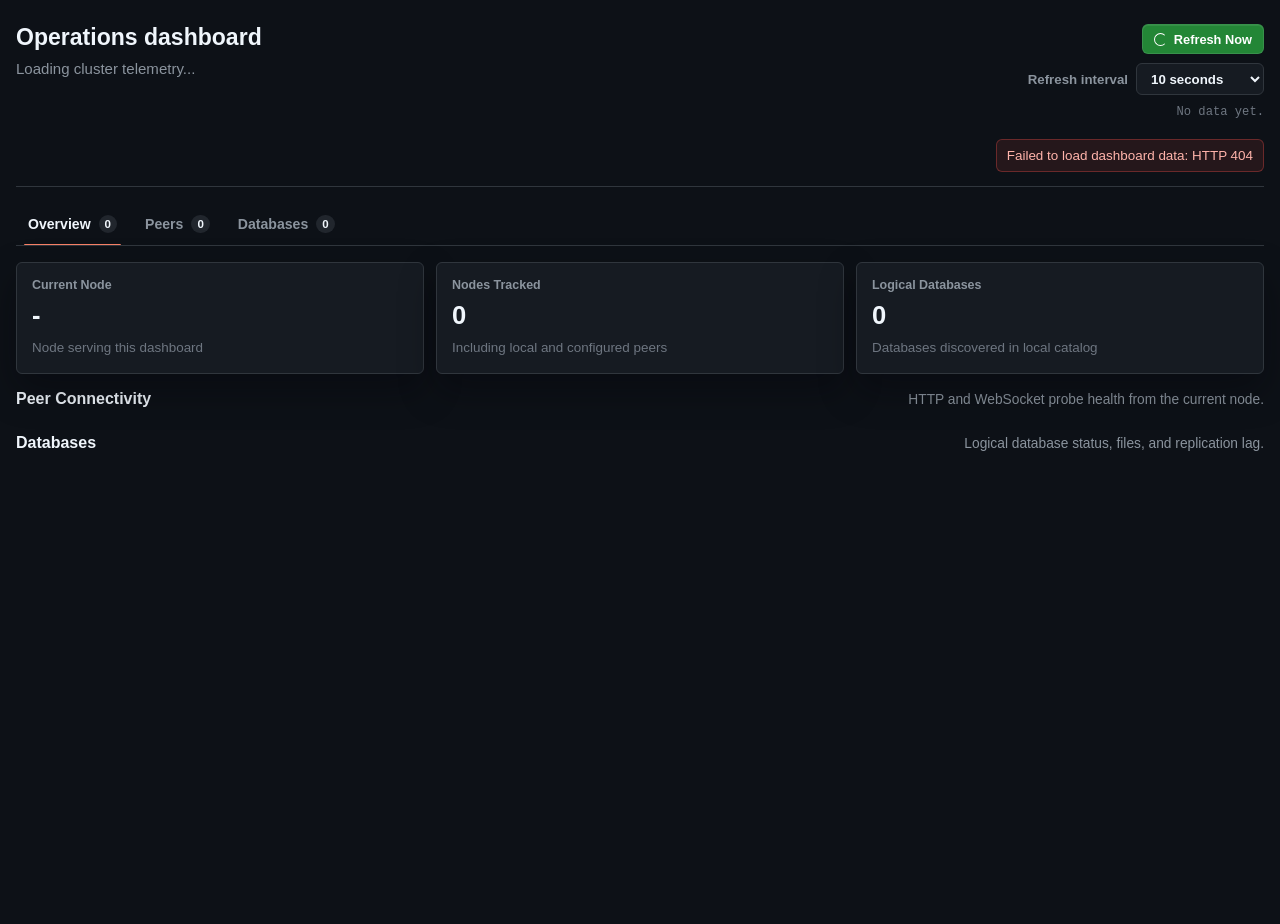
==== commit 05ab0fc4: "ui improvements" ====
--- a/LiteDb.Distributed.Server/wwwroot/index.html
+++ b/LiteDb.Distributed.Server/wwwroot/index.html
@@ -404,6 +404,77 @@
       width: fit-content;
     }
 
+    .fact-list {
+      margin-top: 8px;
+      border-top: 1px solid var(--border-muted);
+    }
+
+    .fact-row {
+      min-height: 25px;
+      display: grid;
+      grid-template-columns: minmax(104px, max-content) minmax(0, 1fr);
+      gap: 8px;
+      align-items: center;
+      border-bottom: 1px solid var(--border-muted);
+      color: var(--fg-muted);
+      font-size: 0.86rem;
+      line-height: 1.35;
+    }
+
+    .fact-row:last-child {
+      border-bottom: none;
+    }
+
+    .fact-label {
+      color: var(--fg-subtle);
+      font-weight: 600;
+    }
+
+    .fact-value {
+      min-width: 0;
+      word-break: break-word;
+    }
+
+    .peer-fact .fact-label {
+      color: var(--accent);
+      font-family: ui-monospace, SFMono-Regular, SFMono, Consolas, "Liberation Mono", Menlo, monospace;
+      font-size: 0.8rem;
+    }
+
+    .status-label {
+      display: inline-flex;
+      align-items: center;
+      min-height: 20px;
+      width: fit-content;
+      border: 1px solid rgba(139, 148, 158, 0.32);
+      border-radius: 999px;
+      padding: 2px 7px;
+      color: #c9d1d9;
+      background: rgba(110, 118, 129, 0.14);
+      font-size: 0.72rem;
+      font-weight: 600;
+      line-height: 1.2;
+      white-space: nowrap;
+    }
+
+    .status-label.ready {
+      color: #56d364;
+      background: rgba(35, 134, 54, 0.15);
+      border-color: rgba(63, 185, 80, 0.32);
+    }
+
+    .status-label.syncing {
+      color: #e3b341;
+      background: rgba(187, 128, 9, 0.14);
+      border-color: rgba(210, 153, 34, 0.32);
+    }
+
+    .status-label.needs-action {
+      color: #ff7b72;
+      background: rgba(248, 81, 73, 0.12);
+      border-color: rgba(248, 81, 73, 0.35);
+    }
+
     .note {
       margin: 0;
       color: var(--fg-muted);
@@ -594,6 +665,12 @@
       .kv {
         grid-template-columns: 1fr;
         gap: 2px;
+      }
+
+      .fact-row {
+        grid-template-columns: 1fr;
+        gap: 2px;
+        padding: 4px 0;
       }
     }
   </style>
@@ -658,7 +735,7 @@
     <section class="section">
       <div class="section-head">
         <h2>Databases</h2>
-        <p>Logical database status, log range, files, and replication lag.</p>
+        <p>Logical database status, files, and replication lag.</p>
       </div>
       <div id="databasesGrid" class="grid"></div>
     </section>
@@ -772,14 +849,13 @@
         const error = db.Error ? `<div class="error">${escapeHtml(db.Error)}</div>` : "";
         const replicationPeers = Array.isArray(db.ReplicationPeers) ? db.ReplicationPeers : [];
         const peerLag = replicationPeers.length === 0
-          ? `<p class="note">No replication peers registered.</p>`
+          ? `<div class="fact-row"><span class="fact-label">Replication</span><span class="fact-value">No replication peers registered.</span></div>`
           : replicationPeers.map(peer => `
-              <p class="kv"><strong>${escapeHtml(peer.PeerNodeId)}</strong>
-                <span>${escapeHtml(peer.CatchUpStatus || "Unknown")},
-                pending ~${escapeHtml(peer.EstimatedPendingPushOperations ?? 0)},
-                pushed ${escapeHtml(peer.LastPushedLocalLogSequence ?? 0)},
-                pulled ${escapeHtml(peer.LastPulledPeerLogSequence ?? 0)}</span>
-              </p>`).join("");
+              <div class="fact-row peer-fact">
+                <span class="fact-label">${escapeHtml(peer.PeerNodeId)}</span>
+                <span class="fact-value"><span class="status-label ${replicationStatusClass(peer.CatchUpStatus)}">${escapeHtml(formatReplicationStatus(peer.CatchUpStatus))}</span>
+                pending ~${escapeHtml(peer.EstimatedPendingPushOperations ?? 0)}</span>
+              </div>`).join("");
 
         databasesGrid.insertAdjacentHTML("beforeend", `
           <article class="panel card reveal">
@@ -787,11 +863,12 @@
               <span class="pill ${statusClass(status)}">${escapeHtml(status)}</span>
               <span class="pill info">${escapeHtml(db.Name)}</span>
             </div>
-            <p class="kv"><strong>Peers</strong><span>${escapeHtml(db.PeerCount)}</span></p>
-            <p class="kv"><strong>Log range</strong><span>${escapeHtml(db.OldestAvailableLogSequence ?? 0)} - ${escapeHtml(db.LocalMaxLogSequence ?? 0)}</span></p>
-            <p class="kv"><strong>Pending push</strong><span>${escapeHtml(db.TotalEstimatedPendingPushOperations ?? 0)}</span></p>
-            <p class="kv"><strong>Database file</strong><span>${formatFile(db.DatabaseFile)}</span></p>
-            ${peerLag}
+            <div class="fact-list">
+              <div class="fact-row"><span class="fact-label">Peers</span><span class="fact-value">${escapeHtml(db.PeerCount)}</span></div>
+              <div class="fact-row"><span class="fact-label">Pending push</span><span class="fact-value">${escapeHtml(db.TotalEstimatedPendingPushOperations ?? 0)}</span></div>
+              <div class="fact-row"><span class="fact-label">Database file</span><span class="fact-value">${formatFile(db.DatabaseFile)}</span></div>
+              ${peerLag}
+            </div>
             ${error}
           </article>`);
       }
@@ -808,7 +885,6 @@
         return `<p class="note">Latency trend will appear after a few server-side probes.</p>`;
       }
 
-      const sampleCount = Math.max(httpSeries?.count ?? 0, wsSeries?.count ?? 0);
       const markers = [
         ...(httpSeries ? buildSparkMarkers(httpSeries, "http") : []),
         ...(wsSeries ? buildSparkMarkers(wsSeries, "ws") : [])
@@ -816,7 +892,7 @@
 
       return `
         <div class="spark-wrap">
-          <p class="spark-head">Latency trend (${sampleCount} server samples)</p>
+          <p class="spark-head">Latency trend</p>
           <svg class="spark-svg" viewBox="0 0 ${width} ${height}" role="img" aria-label="Latency trend for HTTP and WebSocket probes">
             <line class="spark-grid" x1="0" y1="${Math.round(height * 0.2)}" x2="${width}" y2="${Math.round(height * 0.2)}"></line>
             <line class="spark-grid" x1="0" y1="${Math.round(height * 0.5)}" x2="${width}" y2="${Math.round(height * 0.5)}"></line>
@@ -968,9 +1044,43 @@
         return "missing";
       }
 
-      const kb = Math.max(1, Math.round((file.SizeBytes || 0) / 1024));
-      const time = file.LastWriteUtc ? toUtcText(file.LastWriteUtc) : "n/a";
-      return `${kb} KB | ${escapeHtml(time)}`;
+      const size = formatBytes(file.SizeBytes || 0);
+      const time = file.LastWriteUtc ? formatLocalDateTime(file.LastWriteUtc) : "n/a";
+      return `${size} | ${escapeHtml(time)}`;
+    }
+
+    function formatBytes(bytes) {
+      const value = Number(bytes);
+      if (!Number.isFinite(value) || value <= 0) {
+        return "0 B";
+      }
+
+      const units = ["B", "KB", "MB", "GB", "TB"];
+      let size = value;
+      let unitIndex = 0;
+
+      while (size >= 1024 && unitIndex < units.length - 1) {
+        size = size / 1024;
+        unitIndex++;
+      }
+
+      const decimals = size >= 10 || unitIndex === 0 ? 0 : 1;
+      return `${size.toFixed(decimals)} ${units[unitIndex]}`;
+    }
+
+    function formatLocalDateTime(value) {
+      const d = value ? new Date(value) : null;
+      if (!d || Number.isNaN(d.getTime())) {
+        return "n/a";
+      }
+
+      const year = d.getFullYear();
+      const month = pad2(d.getMonth() + 1);
+      const day = pad2(d.getDate());
+      const hour = pad2(d.getHours());
+      const minute = pad2(d.getMinutes());
+      const second = pad2(d.getSeconds());
+      return `${year}-${month}-${day} ${hour}:${minute}:${second}`;
     }
 
     function formatLatency(value) {
@@ -998,6 +1108,10 @@
 
     function round2(value) {
       return Math.round(value * 100) / 100;
+    }
+
+    function pad2(value) {
+      return String(value).padStart(2, "0");
     }
 
     function escapeHtml(value) {
@@ -1009,6 +1123,36 @@
         .replaceAll("'", "&#39;");
     }
 
+    function replicationStatusClass(status) {
+      const normalized = String(status || "").toLowerCase();
+      if (normalized === "ready") {
+        return "ready";
+      }
+
+      if (normalized === "catchingup") {
+        return "syncing";
+      }
+
+      if (normalized === "toooldneedssnapshot") {
+        return "needs-action";
+      }
+
+      return "neutral";
+    }
+
+    function formatReplicationStatus(status) {
+      const normalized = String(status || "");
+      if (normalized === "CatchingUp") {
+        return "Catching Up";
+      }
+
+      if (normalized === "TooOldNeedsSnapshot") {
+        return "Needs Snapshot";
+      }
+
+      return normalized || "Unknown";
+    }
+
     function statusClass(status) {
       const normalized = String(status || "").toLowerCase();
       if (normalized === "online" || normalized === "connected" || normalized === "healthy" || normalized === "okay" || normalized === "active peer" || normalized === "local") {
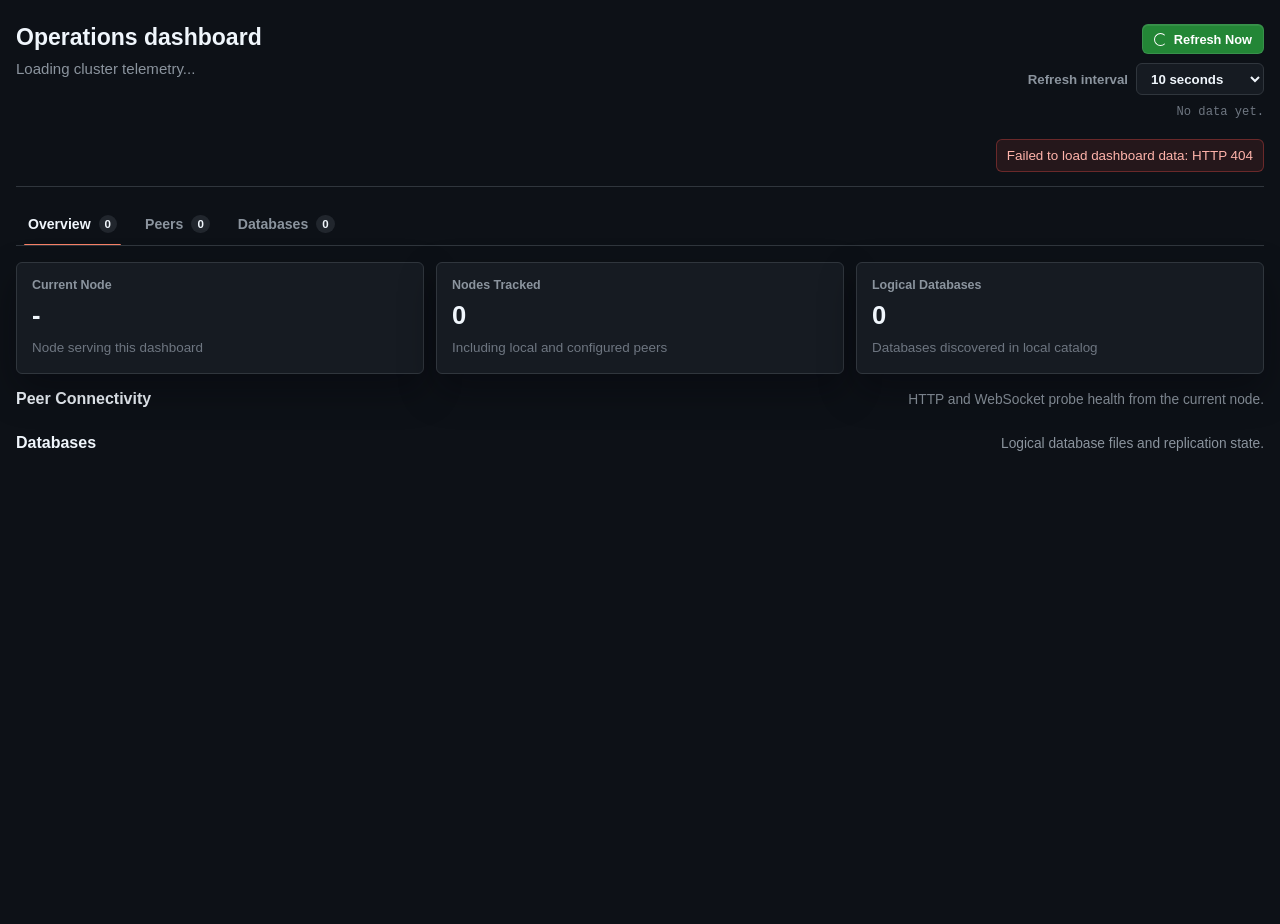
==== commit c5f3c8ac: "ui change" ====
--- a/LiteDb.Distributed.Server/wwwroot/index.html
+++ b/LiteDb.Distributed.Server/wwwroot/index.html
@@ -303,6 +303,11 @@
       gap: 12px;
     }
 
+    .database-grid {
+      grid-template-columns: repeat(auto-fill, minmax(260px, 1fr));
+      gap: 10px;
+    }
+
     .card {
       padding: 14px;
       transition: border-color 140ms ease, background 140ms ease;
@@ -311,6 +316,31 @@
     .card:hover {
       background: var(--surface-raised);
       border-color: #8b949e;
+    }
+
+    .database-card {
+      padding: 10px 12px;
+      box-shadow: none;
+    }
+
+    .database-card .row {
+      margin-bottom: 8px;
+    }
+
+    .database-card .fact-list {
+      margin-top: 6px;
+    }
+
+    .database-card .fact-row {
+      min-height: 22px;
+      grid-template-columns: minmax(92px, max-content) minmax(0, 1fr);
+      font-size: 0.8rem;
+    }
+
+    .database-card .pill {
+      min-height: 20px;
+      font-size: 0.7rem;
+      padding: 2px 7px;
     }
 
     .row {
@@ -659,6 +689,10 @@
       }
 
       .grid {
+        grid-template-columns: 1fr;
+      }
+
+      .database-grid {
         grid-template-columns: 1fr;
       }
 
@@ -735,9 +769,9 @@
     <section class="section">
       <div class="section-head">
         <h2>Databases</h2>
-        <p>Logical database status, files, and replication lag.</p>
+        <p>Logical database files and replication state.</p>
       </div>
-      <div id="databasesGrid" class="grid"></div>
+      <div id="databasesGrid" class="grid database-grid"></div>
     </section>
   </main>
   <div id="sparkTooltip" class="spark-tooltip" hidden></div>
@@ -858,13 +892,12 @@
               </div>`).join("");
 
         databasesGrid.insertAdjacentHTML("beforeend", `
-          <article class="panel card reveal">
+          <article class="panel card database-card reveal">
             <div class="row">
               <span class="pill ${statusClass(status)}">${escapeHtml(status)}</span>
               <span class="pill info">${escapeHtml(db.Name)}</span>
             </div>
             <div class="fact-list">
-              <div class="fact-row"><span class="fact-label">Peers</span><span class="fact-value">${escapeHtml(db.PeerCount)}</span></div>
               <div class="fact-row"><span class="fact-label">Pending push</span><span class="fact-value">${escapeHtml(db.TotalEstimatedPendingPushOperations ?? 0)}</span></div>
               <div class="fact-row"><span class="fact-label">Database file</span><span class="fact-value">${formatFile(db.DatabaseFile)}</span></div>
               ${peerLag}
@@ -1044,9 +1077,7 @@
         return "missing";
       }
 
-      const size = formatBytes(file.SizeBytes || 0);
-      const time = file.LastWriteUtc ? formatLocalDateTime(file.LastWriteUtc) : "n/a";
-      return `${size} | ${escapeHtml(time)}`;
+      return formatBytes(file.SizeBytes || 0);
     }
 
     function formatBytes(bytes) {
@@ -1068,21 +1099,6 @@
       return `${size.toFixed(decimals)} ${units[unitIndex]}`;
     }
 
-    function formatLocalDateTime(value) {
-      const d = value ? new Date(value) : null;
-      if (!d || Number.isNaN(d.getTime())) {
-        return "n/a";
-      }
-
-      const year = d.getFullYear();
-      const month = pad2(d.getMonth() + 1);
-      const day = pad2(d.getDate());
-      const hour = pad2(d.getHours());
-      const minute = pad2(d.getMinutes());
-      const second = pad2(d.getSeconds());
-      return `${year}-${month}-${day} ${hour}:${minute}:${second}`;
-    }
-
     function formatLatency(value) {
       const normalized = normalizeLatency(value);
       if (!Number.isFinite(normalized)) {
@@ -1108,10 +1124,6 @@
 
     function round2(value) {
       return Math.round(value * 100) / 100;
-    }
-
-    function pad2(value) {
-      return String(value).padStart(2, "0");
     }
 
     function escapeHtml(value) {
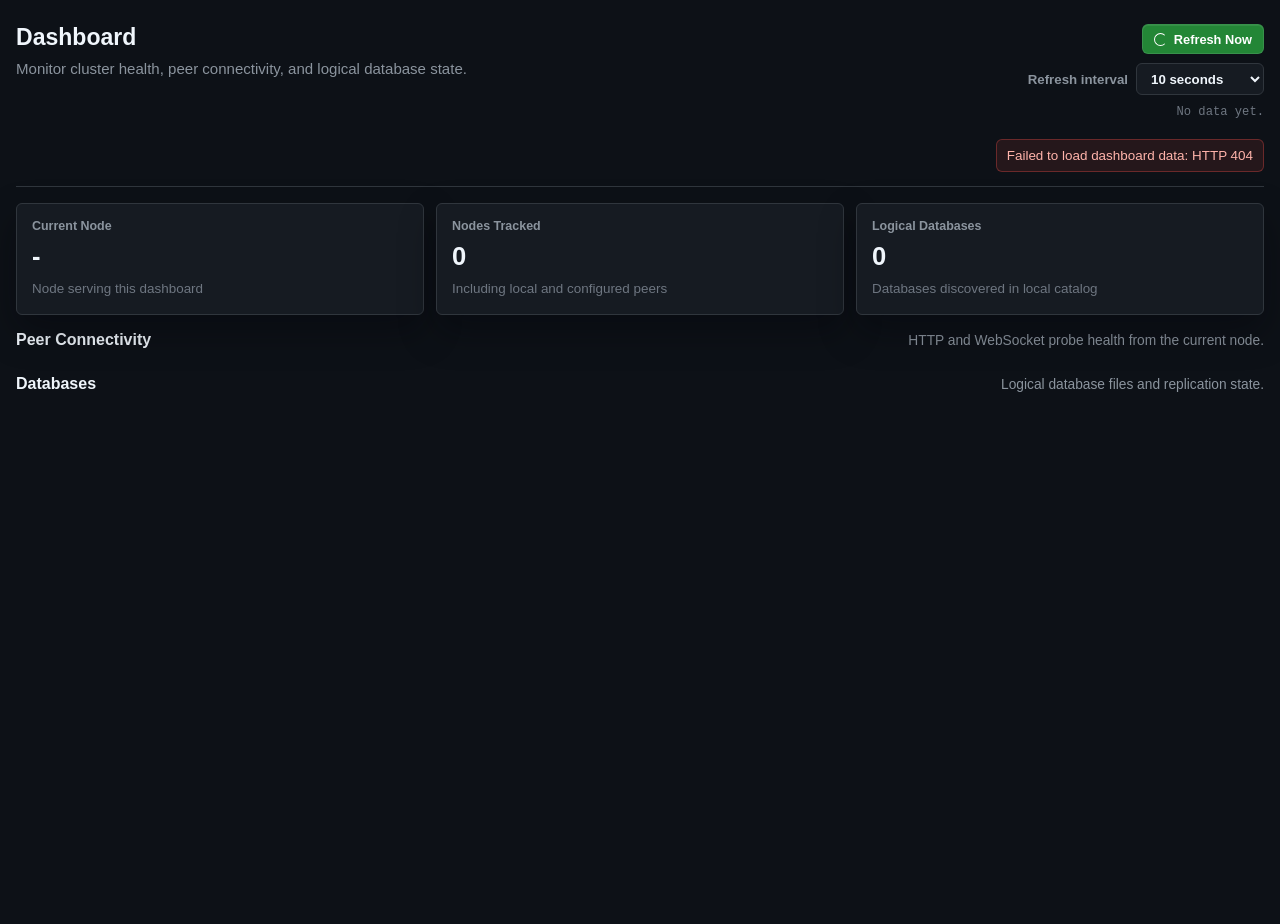
==== commit c5e25c7d: "ui improvements" ====
--- a/LiteDb.Distributed.Server/wwwroot/index.html
+++ b/LiteDb.Distributed.Server/wwwroot/index.html
@@ -180,54 +180,6 @@
       font-size: 0.76rem;
     }
 
-    .tabs {
-      display: flex;
-      align-items: flex-end;
-      gap: 4px;
-      overflow: hidden;
-      border-bottom: 1px solid var(--border);
-    }
-
-    .tab {
-      position: relative;
-      display: inline-flex;
-      align-items: center;
-      gap: 8px;
-      min-height: 42px;
-      color: var(--fg-muted);
-      padding: 0 12px;
-      font-size: 0.88rem;
-      font-weight: 600;
-      white-space: nowrap;
-    }
-
-    .tab.active {
-      color: var(--fg);
-    }
-
-    .tab.active::after {
-      content: "";
-      position: absolute;
-      right: 8px;
-      bottom: -1px;
-      left: 8px;
-      height: 2px;
-      border-radius: 999px;
-      background: #f78166;
-    }
-
-    .tab-count {
-      min-width: 18px;
-      height: 18px;
-      display: inline-grid;
-      place-items: center;
-      color: var(--fg);
-      border-radius: 999px;
-      background: var(--surface-muted);
-      padding: 0 6px;
-      font-size: 0.72rem;
-    }
-
     .metrics {
       display: grid;
       grid-template-columns: repeat(3, minmax(0, 1fr));
@@ -333,7 +285,7 @@
 
     .database-card .fact-row {
       min-height: 22px;
-      grid-template-columns: minmax(92px, max-content) minmax(0, 1fr);
+      grid-template-columns: minmax(72px, max-content) minmax(0, 1fr);
       font-size: 0.8rem;
     }
 
@@ -469,6 +421,20 @@
       color: var(--accent);
       font-family: ui-monospace, SFMono-Regular, SFMono, Consolas, "Liberation Mono", Menlo, monospace;
       font-size: 0.8rem;
+    }
+
+    .metric-icon-label {
+      display: inline-flex;
+      align-items: center;
+      gap: 5px;
+      color: var(--fg-subtle);
+      font-weight: 600;
+    }
+
+    .metric-icon {
+      color: var(--accent);
+      font-size: 0.9rem;
+      line-height: 1;
     }
 
     .status-label {
@@ -713,8 +679,8 @@
   <main class="shell">
     <header class="hero">
       <div class="hero-copy">
-        <h1>Operations dashboard</h1>
-        <p class="subtext" id="summary">Loading cluster telemetry...</p>
+        <h1>Dashboard</h1>
+        <p class="subtext" id="summary">Monitor cluster health, peer connectivity, and logical database state.</p>
       </div>
       <div class="hero-actions">
         <div class="controls">
@@ -734,12 +700,6 @@
       </div>
     </header>
 
-    <nav class="tabs" aria-label="Dashboard sections">
-      <div class="tab active">Overview <span class="tab-count" id="tabNodeCount">0</span></div>
-      <div class="tab">Peers <span class="tab-count" id="tabPeerCount">0</span></div>
-      <div class="tab">Databases <span class="tab-count" id="tabDbCount">0</span></div>
-    </nav>
-
     <section class="metrics" aria-label="Cluster summary">
       <article class="panel metric reveal">
         <p class="metric-title">Current Node</p>
@@ -788,10 +748,6 @@
     const kpiCurrentNode = document.getElementById("kpiCurrentNode");
     const kpiNodeCount = document.getElementById("kpiNodeCount");
     const kpiDbCount = document.getElementById("kpiDbCount");
-    const tabNodeCount = document.getElementById("tabNodeCount");
-    const tabPeerCount = document.getElementById("tabPeerCount");
-    const tabDbCount = document.getElementById("tabDbCount");
-
     let refreshTimer = null;
 
     async function refreshDashboard() {
@@ -821,16 +777,12 @@
       const peerConnections = data.PeerConnections || [];
       const timestamp = toUtcText(data.TimestampUtc);
       const intervalMs = readRefreshIntervalMs();
-      summary.textContent = `${nodes.length} nodes, ${databases.length} logical databases, refresh ${intervalMs}ms`;
+      summary.textContent = "Monitor cluster health, peer connectivity, and logical database state.";
       metaLine.textContent = `Refreshed: ${timestamp}`;
 
       kpiCurrentNode.textContent = data.NodeId || "-";
       kpiNodeCount.textContent = String(nodes.length);
       kpiDbCount.textContent = String(databases.length);
-      tabNodeCount.textContent = String(nodes.length);
-      tabPeerCount.textContent = String(peerConnections.length);
-      tabDbCount.textContent = String(databases.length);
-
       renderPeerConnections(peerConnections);
       renderDatabases(databases);
     }
@@ -888,7 +840,7 @@
               <div class="fact-row peer-fact">
                 <span class="fact-label">${escapeHtml(peer.PeerNodeId)}</span>
                 <span class="fact-value"><span class="status-label ${replicationStatusClass(peer.CatchUpStatus)}">${escapeHtml(formatReplicationStatus(peer.CatchUpStatus))}</span>
-                pending ~${escapeHtml(peer.EstimatedPendingPushOperations ?? 0)}</span>
+                <span class="metric-icon" title="Pending push" aria-label="Pending push">⇧</span>${escapeHtml(peer.EstimatedPendingPushOperations ?? 0)}</span>
               </div>`).join("");
 
         databasesGrid.insertAdjacentHTML("beforeend", `
@@ -898,7 +850,7 @@
               <span class="pill info">${escapeHtml(db.Name)}</span>
             </div>
             <div class="fact-list">
-              <div class="fact-row"><span class="fact-label">Pending push</span><span class="fact-value">${escapeHtml(db.TotalEstimatedPendingPushOperations ?? 0)}</span></div>
+              <div class="fact-row"><span class="fact-label metric-icon-label"><span class="metric-icon" title="Pending push" aria-label="Pending push">⇧</span> Push</span><span class="fact-value">${escapeHtml(db.TotalEstimatedPendingPushOperations ?? 0)}</span></div>
               <div class="fact-row"><span class="fact-label">Database file</span><span class="fact-value">${formatFile(db.DatabaseFile)}</span></div>
               ${peerLag}
             </div>
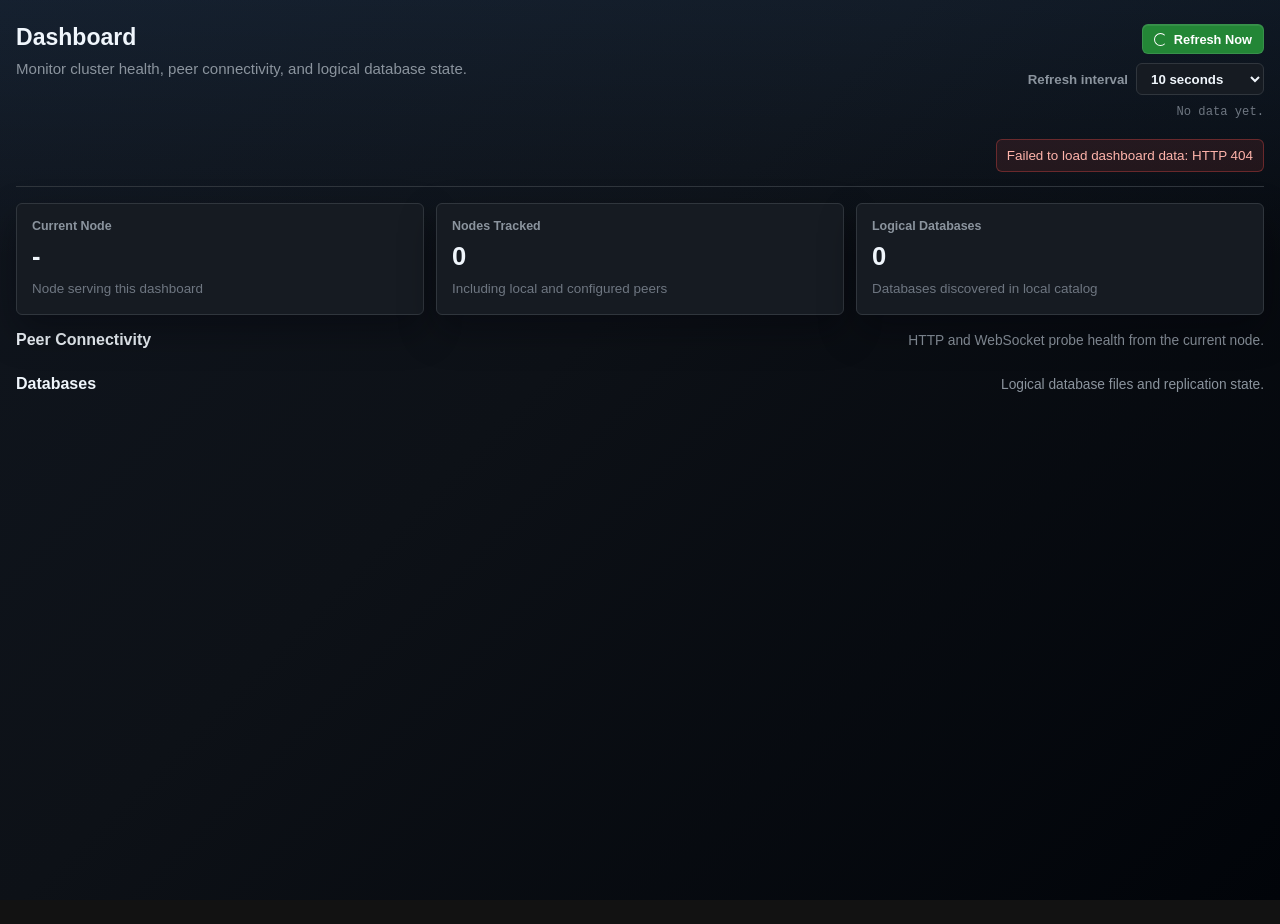
==== commit 40e8da8a: "ui improvements" ====
--- a/LiteDb.Distributed.Server/wwwroot/index.html
+++ b/LiteDb.Distributed.Server/wwwroot/index.html
@@ -52,7 +52,10 @@
       min-height: 100vh;
       color: var(--fg);
       font-family: -apple-system, BlinkMacSystemFont, "Segoe UI", Helvetica, Arial, sans-serif;
-      background: var(--canvas);
+      background:
+        linear-gradient(180deg, rgba(88, 166, 255, 0.075), transparent 260px),
+        linear-gradient(135deg, #10161f 0%, var(--canvas) 42%, var(--canvas-subtle) 100%);
+      background-attachment: fixed;
       overflow-y: scroll;
     }
 
